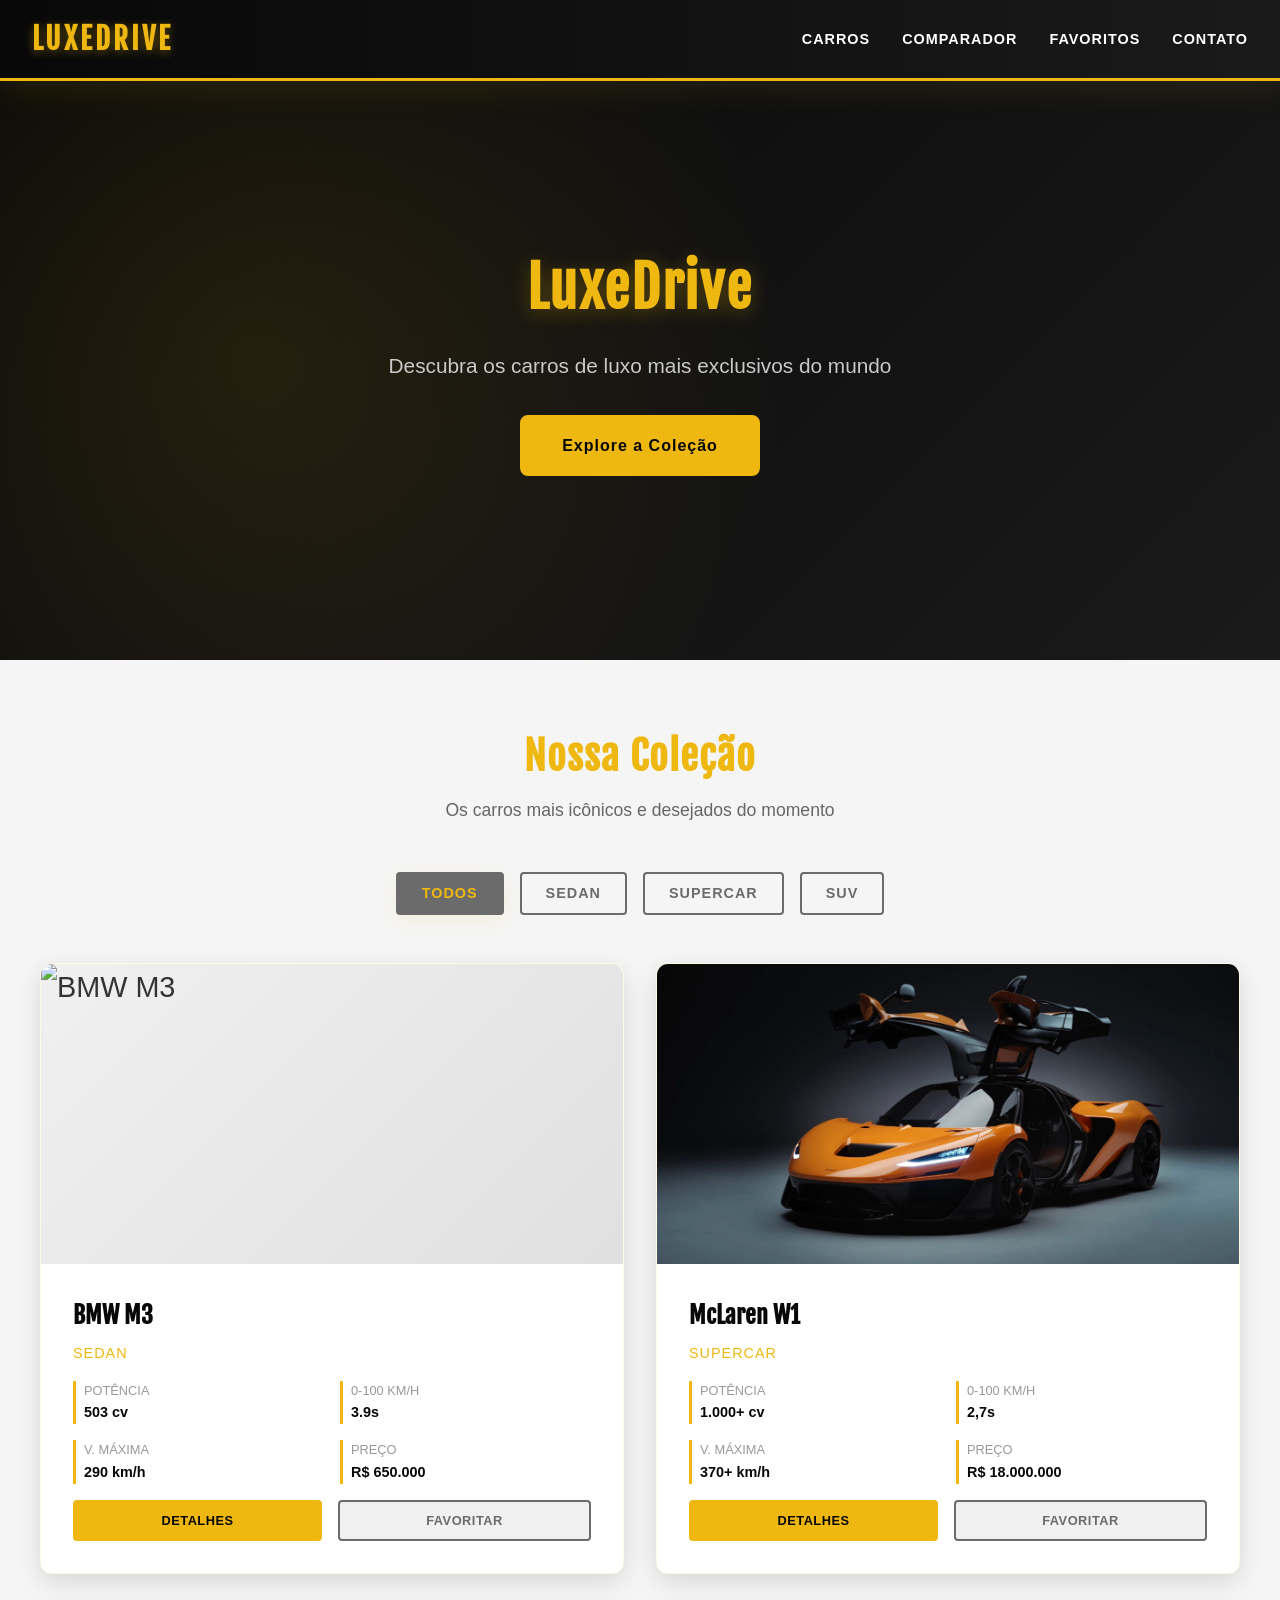
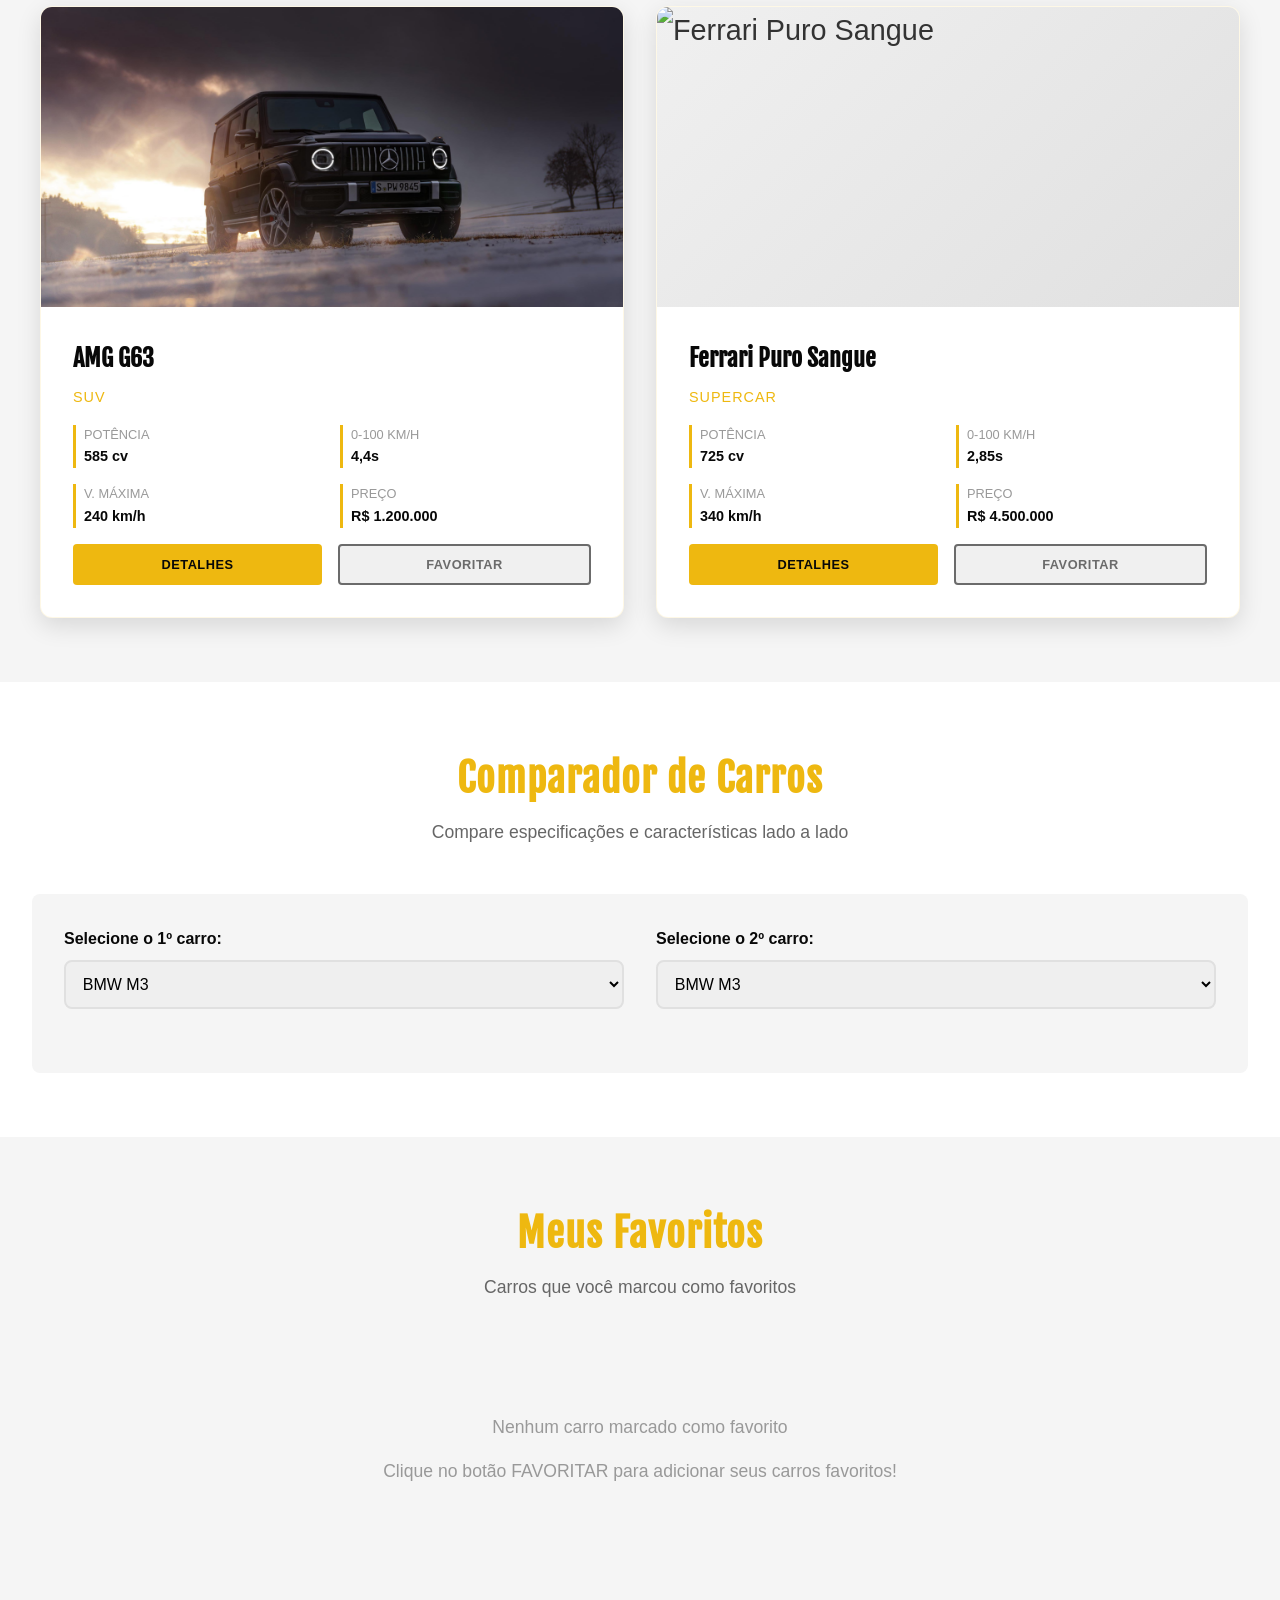
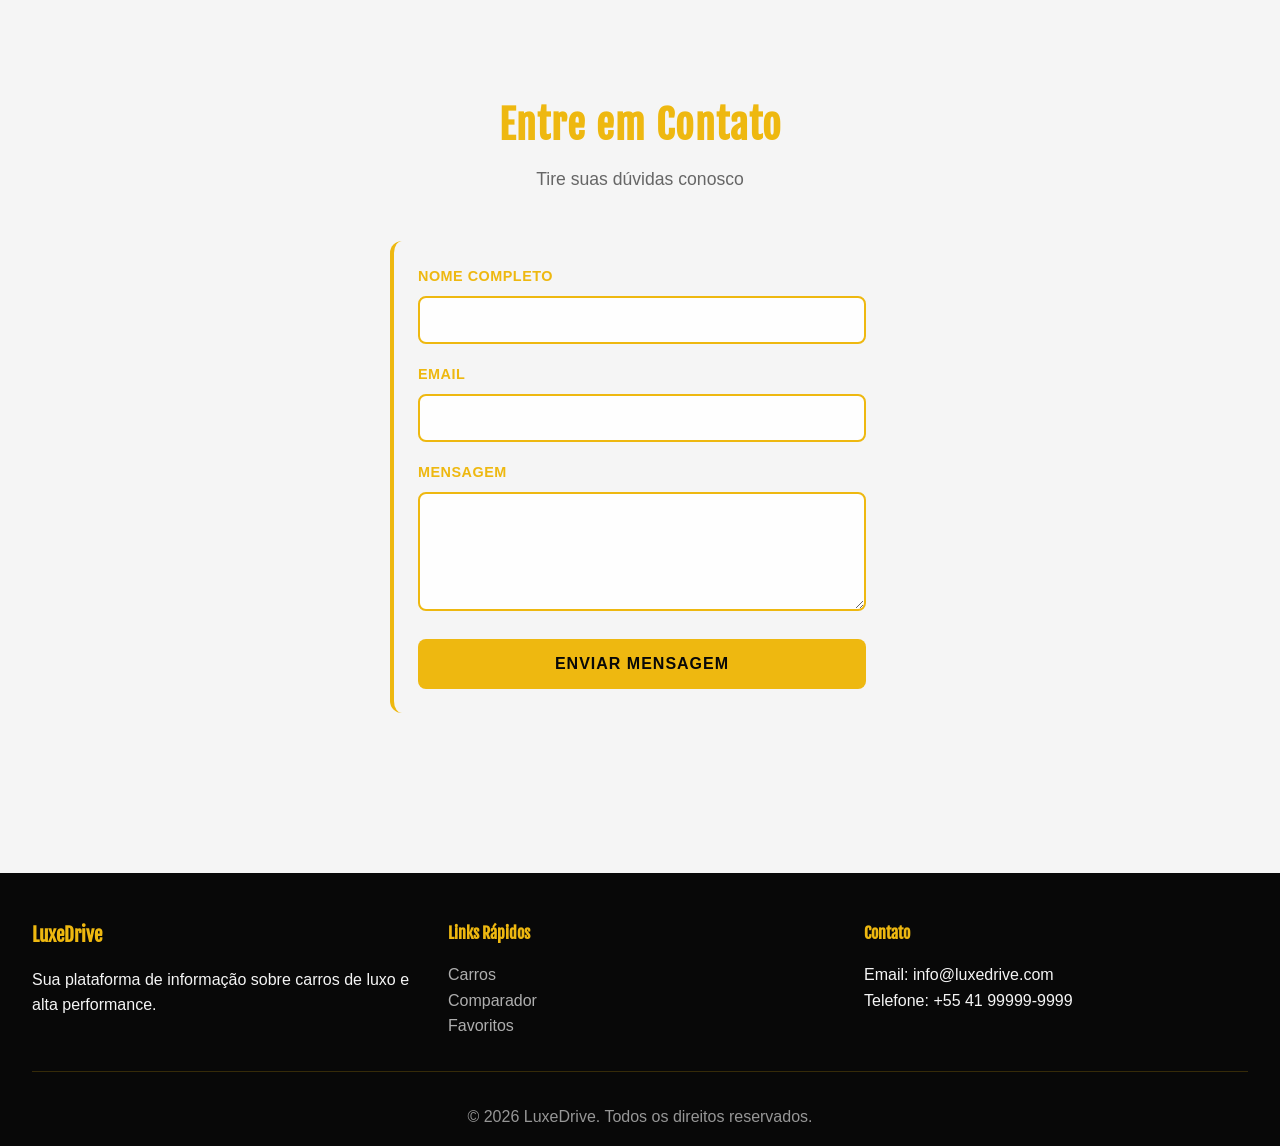
==== index.html @ 47b830dd "Renomear index2.html para index.html e adicionar config do Vercel - Renomeia index2.html para index." ====
<!DOCTYPE html>
<html lang="pt-BR">
<head>
    <meta charset="UTF-8">
    <meta name="viewport" content="width=device-width, initial-scale=1.0">
    <title>LuxeDrive - Grid 2 Colunas</title>
    <link rel="stylesheet" href="styles.css?v=3.0">
    <style>
        /* FORÇA ABSOLUTA DO GRID */
        .cars-grid {
            display: grid !important;
            grid-template-columns: repeat(2, 1fr) !important;
            gap: 2rem !important;
            max-width: 1200px !important;
            margin: 0 auto !important;
        }

        @media (max-width: 768px) {
            .cars-grid {
                display: grid !important;
                grid-template-columns: repeat(2, 1fr) !important;
                gap: 1.5rem !important;
            }
        }

        @media (max-width: 480px) {
            .cars-grid {
                display: grid !important;
                grid-template-columns: 1fr !important;
                gap: 1.5rem !important;
            }
        }
    </style>
</head>
<body>
    <!-- Navegação -->
    <nav class="navbar" role="navigation" aria-label="Navegação principal">
        <div class="navbar-container">
            <div class="logo">
                <span class="logo-text">LuxeDrive</span>
            </div>
            
            <button class="menu-toggle" id="menuToggle" aria-label="Menu de navegação" aria-expanded="false">
                <span></span>
                <span></span>
                <span></span>
            </button>

            <ul class="nav-links" id="navLinks">
                <li><a href="#carros">Carros</a></li>
                <li><a href="#comparador">Comparador</a></li>
                <li><a href="#favoritos">Favoritos</a></li>
                <li><a href="#contato">Contato</a></li>
            </ul>
        </div>
    </nav>

    <!-- Hero Section -->
    <section id="home" class="hero">
        <div class="hero-content">
            <h1 class="hero-title">LuxeDrive</h1>
            <p class="hero-subtitle">Descubra os carros de luxo mais exclusivos do mundo</p>
            <a href="#carros" class="cta-button">Explore a Coleção</a>
        </div>
    </section>

    <!-- Seção de Carros -->
    <section id="carros" class="cars-section">
        <div class="section-header">
            <h2>Nossa Coleção</h2>
            <p>Os carros mais icônicos e desejados do momento</p>
        </div>

        <div class="filters">
            <button class="filter-btn active" data-filter="all">Todos</button>
            <button class="filter-btn" data-filter="sedan">Sedan</button>
            <button class="filter-btn" data-filter="supercar">Supercar</button>
            <button class="filter-btn" data-filter="suv">SUV</button>
        </div>

        <!-- Grid de Carros - GRID 2 COLUNAS -->
        <div class="cars-grid" id="carsGrid">
            <!-- Carros serão inseridos por JavaScript -->
        </div>
    </section>

    <!-- Seção Comparador -->
    <section id="comparador" class="comparador-section">
        <div class="section-header">
            <h2>Comparador de Carros</h2>
            <p>Compare especificações e características lado a lado</p>
        </div>

        <div class="comparador-container">
            <div class="comparador-selectors">
                <div class="selector">
                    <label for="carro1">Selecione o 1º carro:</label>
                    <select id="carro1" aria-label="Primeiro carro para comparação">
                    </select>
                </div>
                <div class="selector">
                    <label for="carro2">Selecione o 2º carro:</label>
                    <select id="carro2" aria-label="Segundo carro para comparação">
                    </select>
                </div>
            </div>
            <div class="comparador-tabela" id="comparadorTabela"></div>
        </div>
    </section>

    <!-- Seção Favoritos -->
    <section id="favoritos" class="favoritos-section">
        <div class="section-header">
            <h2>Meus Favoritos</h2>
            <p>Carros que você marcou como favoritos</p>
        </div>

        <div class="cars-grid" id="favoritosContainer"></div>
        <div style="text-align: center;">
            <button class="limpar-favoritos" id="limparFavoritos" style="display: none;">Limpar Favoritos</button>
        </div>
    </section>

    <!-- Seção de Contato -->
    <section id="contato" class="contato-section">
        <div class="section-header">
            <h2>Entre em Contato</h2>
            <p>Tire suas dúvidas conosco</p>
        </div>

        <form class="contact-form" id="contactForm" novalidate>
            <div class="form-group">
                <label for="nome">Nome Completo</label>
                <input type="text" id="nome" name="nome" required aria-label="Seu nome">
                <span class="error-msg" id="erroNome"></span>
            </div>

            <div class="form-group">
                <label for="email">Email</label>
                <input type="email" id="email" name="email" required aria-label="Seu email">
                <span class="error-msg" id="erroEmail"></span>
            </div>

            <div class="form-group">
                <label for="mensagem">Mensagem</label>
                <textarea id="mensagem" name="mensagem" rows="5" required aria-label="Sua mensagem"></textarea>
                <span class="error-msg" id="erroMensagem"></span>
            </div>

            <button type="submit" class="submit-btn">Enviar Mensagem</button>
            <div class="success-msg" id="msgSucesso" style="display: none;">
                ✓ Mensagem enviada com sucesso! Em breve retornaremos seu contato.
            </div>
        </form>
    </section>

    <!-- Modal de Detalhes do Carro -->
    <div id="detalhesModal" class="modal">
        <div class="modal-content">
            <div class="modal-header">
                <h2 id="modalCarroNome">Carro</h2>
                <button class="modal-close" onclick="fecharModal()">&times;</button>
            </div>
            <div class="modal-body">
                <p id="modalCarroDescricao"></p>
                <div class="modal-specs">
                    <h3>Especificações Técnicas</h3>
                    <div class="specs-grid" id="modalEspecificacoes"></div>
                </div>
            </div>
            <div class="modal-actions">
                <button class="modal-btn modal-btn-primary" onclick="adicionarAoFavoritoModal()">
                    Adicionar aos Favoritos
                </button>
                <button class="modal-btn modal-btn-secondary" onclick="fecharModal()">
                    Fechar
                </button>
            </div>
        </div>
    </div>

    <!-- Footer -->
    <footer class="footer">
        <div class="footer-content">
            <div class="footer-section">
                <h3>LuxeDrive</h3>
                <p>Sua plataforma de informação sobre carros de luxo e alta performance.</p>
            </div>
            <div class="footer-section">
                <h4>Links Rápidos</h4>
                <ul>
                    <li><a href="#carros">Carros</a></li>
                    <li><a href="#comparador">Comparador</a></li>
                    <li><a href="#favoritos">Favoritos</a></li>
                </ul>
            </div>
            <div class="footer-section">
                <h4>Contato</h4>
                <p>Email: info@luxedrive.com</p>
                <p>Telefone: +55 41 99999-9999</p>
            </div>
        </div>
        <div class="footer-bottom">
            <p>&copy; 2026 LuxeDrive. Todos os direitos reservados.</p>
        </div>
    </footer>

    <script src="https://cdn.jsdelivr.net/npm/@emailjs/browser@4/dist/email.min.js"></script>
    <script src="script.js"></script>
</body>
</html>
---- styles.css ----
/* ==================== IMPORTAR FONTE E VARIÁVEIS ==================== */
@import url('https://fonts.googleapis.com/css2?family=Fjalla+One&display=swap');

:root {
    --primary: #080808;
    --secondary: #eeb810;
    --accent: #eeb810;
    --light: #f5f5f5;
    --dark: #0d0d0d;
    --text: #333;
    --border: #e0e0e0;
    
    --font-display: 'Fjalla One', sans-serif;
    --font-body: 'Segoe UI', Tahoma, Geneva, Verdana, sans-serif;
    
    --transition: all 1s cubic-bezier(0.25, 0.46, 0.45, 0.94);
    --transition-smooth: all 1.2s cubic-bezier(0.25, 0.46, 0.45, 0.94);
    --transition-slow: all 1.5s cubic-bezier(0.25, 0.46, 0.45, 0.94);
    --shadow: 0 10px 40px rgba(0, 0, 0, 0.1);
    --shadow-hover: 0 20px 60px rgba(0, 0, 0, 0.15);
}

* {
    margin: 0;
    padding: 0;
    box-sizing: border-box;
}

html {
    scroll-behavior: smooth;
}

body {
    font-family: var(--font-body);
    color: var(--text);
    background: var(--light);
    line-height: 1.6;
    overflow-x: hidden;
}

/* ==================== NAVEGAÇÃO COM CONTRASTE ==================== */
.navbar {
    position: fixed;
    top: 0;
    width: 100%;
    background: linear-gradient(90deg, #080808 0%, #1a1a1a 100%);
    backdrop-filter: blur(15px);
    padding: 1rem 0;
    z-index: 1000;
    box-shadow: 0 8px 32px rgba(238, 184, 16, 0.1);
    border-bottom: 3px solid #eeb810;
    transition: all 0.8s cubic-bezier(0.25, 0.46, 0.45, 0.94);
}

.navbar-container {
    display: flex;
    justify-content: space-between;
    align-items: center;
    max-width: 1400px;
    margin: 0 auto;
    padding: 0 2rem;
}

.logo {
    display: flex;
    align-items: center;
    gap: 0.5rem;
    font-size: 1.8rem;
    font-weight: bold;
    color: #eeb810;
    font-family: var(--font-display);
    text-transform: uppercase;
    letter-spacing: 3px;
    text-shadow: 0 2px 10px rgba(238, 184, 16, 0.4);
    transition: var(--transition);
}

.logo:hover {
    text-shadow: 0 4px 20px rgba(238, 184, 16, 0.25);
    transform: scale(1.05);
}

.logo-text {
    letter-spacing: 3px;
}

.nav-links {
    display: flex;
    list-style: none;
    gap: 2rem;
}

.nav-links a {
    color: #ffffff;
    text-decoration: none;
    font-weight: 600;
    transition: all 1s cubic-bezier(0.25, 0.46, 0.45, 0.94);
    position: relative;
    text-transform: uppercase;
    font-size: 0.9rem;
    letter-spacing: 1px;
}

.nav-links a::after {
    content: '';
    position: absolute;
    bottom: -5px;
    left: 0;
    width: 0;
    height: 3px;
    background: #eeb810;
    transition: width 1.2s cubic-bezier(0.25, 0.46, 0.45, 0.94);
    box-shadow: 0 0 10px rgba(238, 184, 16, 0.15);
}

.nav-links a:hover {
    color: #eeb810;
}

.nav-links a:hover::after {
    width: 100%;
}

.menu-toggle {
    display: none;
    flex-direction: column;
    background: none;
    border: none;
    cursor: pointer;
}

.menu-toggle span {
    width: 25px;
    height: 3px;
    background: var(--secondary);
    margin: 5px 0;
    transition: var(--transition);
    border-radius: 2px;
}

/* ==================== HERO SECTION COM ANIMAÇÕES FLUIDAS ==================== */
.hero {
    margin-top: 60px;
    min-height: 600px;
    display: flex;
    align-items: center;
    justify-content: center;
    background: linear-gradient(135deg, #080808 0%, #1a1a1a 100%);
    color: var(--light);
    position: relative;
    overflow: hidden;
    padding: 2rem;
}

.hero::before {
    content: '';
    position: absolute;
    top: 0;
    left: 0;
    right: 0;
    bottom: 0;
    background: radial-gradient(circle at 20% 50%, rgba(238, 184, 16, 0.1) 0%, transparent 50%);
    pointer-events: none;
    animation: pulse 4s ease-in-out infinite;
}

.hero-backdrop {
    position: absolute;
    top: 0;
    left: 0;
    right: 0;
    bottom: 0;
    background-image: 
        url("data:image/svg+xml,%3Csvg width='60' height='60' viewBox='0 0 60 60' xmlns='http://www.w3.org/2000/svg'%3E%3Cg fill='none' fill-rule='evenodd'%3E%3Cg fill='%23eeb810' fill-opacity='0.05'%3E%3Cpath d='M36 34v-4h-2v4h-4v2h4v4h2v-4h4v-2h-4zm0-30V0h-2v4h-4v2h4v4h2V6h4V4h-4zM6 34v-4H4v4H0v2h4v4h2v-4h4v-2H6zM6 4V0H4v4H0v2h4v4h2V6h4V4H6z'/%3E%3C/g%3E%3C/g%3E%3C/svg%3E");
    opacity: 0.3;
    pointer-events: none;
}

.hero-content {
    position: relative;
    z-index: 2;
    text-align: center;
    animation: fadeInUp 1.5s cubic-bezier(0.25, 0.46, 0.45, 0.94);
}

.hero-title {
    font-size: 3.5rem;
    font-family: var(--font-display);
    margin-bottom: 1rem;
    font-weight: 700;
    letter-spacing: 2px;
    color: var(--secondary);
    text-shadow: 0 4px 20px rgba(238, 184, 16, 0.3);
    animation: fadeInUp 1.2s cubic-bezier(0.25, 0.46, 0.45, 0.94) 0.2s both;
}

.hero-subtitle {
    font-size: 1.3rem;
    color: rgba(245, 245, 245, 0.8);
    margin-bottom: 2rem;
    max-width: 600px;
    animation: fadeInUp 1.2s cubic-bezier(0.25, 0.46, 0.45, 0.94) 0.4s both;
}

.cta-button {
    display: inline-block;
    padding: 1rem 2.5rem;
    background: var(--secondary);
    color: var(--primary);
    text-decoration: none;
    border-radius: 8px;
    font-weight: bold;
    font-size: 1rem;
    letter-spacing: 1px;
    transition: all 1.2s cubic-bezier(0.25, 0.46, 0.45, 0.94);
    border: 2px solid var(--secondary);
    cursor: pointer;
    animation: fadeInUp 1.3s cubic-bezier(0.25, 0.46, 0.45, 0.94);
}

.cta-button:hover {
    background: transparent;
    color: var(--secondary);
    transform: translateY(-4px);
    box-shadow: 0 10px 25px rgba(238, 184, 16, 0.12);
}

/* ==================== SEÇÃO DE CARROS ==================== */
.cars-section {
    padding: 4rem 2rem;
    max-width: 1400px;
    margin: 0 auto;
}

.section-header {
    text-align: center;
    margin-bottom: 3rem;
    animation: fadeInDown 0.7s cubic-bezier(0.34, 1.56, 0.64, 1);
}

.section-header h2 {
    font-size: 2.5rem;
    font-family: var(--font-display);
    color: #eeb810;
    margin-bottom: 0.5rem;
    letter-spacing: 1px;
    transition: all 1.2s cubic-bezier(0.25, 0.46, 0.45, 0.94);
}

.section-header h2:hover {
    color: #f5d547;
    text-shadow: 0 2px 10px rgba(238, 184, 16, 0.2);
    transform: translateY(-3px);
}

.section-header p {
    font-size: 1.1rem;
    color: #666;
}

/* Filtros */
.filters {
    display: flex;
    justify-content: center;
    gap: 1rem;
    margin-bottom: 3rem;
    flex-wrap: wrap;
}

.filter-btn {
    padding: 0.7rem 1.5rem;
    border: 2px solid #6b6b6b;
    background: transparent;
    color: #6b6b6b;
    cursor: pointer;
    font-weight: 600;
    transition: all 1s cubic-bezier(0.25, 0.46, 0.45, 0.94);
    border-radius: 4px;
    text-transform: uppercase;
    font-size: 0.9rem;
    letter-spacing: 1px;
}

.filter-btn:hover,
.filter-btn.active {
    background: #6b6b6b;
    color: var(--secondary);
    border-color: #6b6b6b;
    box-shadow: 0 6px 20px rgba(238, 184, 16, 0.1);
}

/* Grid de Carros */
.cars-grid {
    display: grid;
    grid-template-columns: repeat(2, 1fr) !important;
    gap: 2rem !important;
    max-width: 1200px !important;
    margin: 0 auto !important;
}

.car-card {
    background: white;
    border-radius: 12px;
    overflow: hidden;
    box-shadow: 0 8px 24px rgba(0, 0, 0, 0.12);
    transition: all 1.2s cubic-bezier(0.25, 0.46, 0.45, 0.94);
    cursor: pointer;
    animation: slideIn 1s cubic-bezier(0.25, 0.46, 0.45, 0.94);
    border: 1px solid rgba(238, 184, 16, 0.1);
}

.car-card:hover {
    transform: translateY(-18px) scale(1.02);
    box-shadow: 0 30px 70px rgba(238, 184, 16, 0.08);
}

.car-card.hidden {
    display: none;
}

.car-image {
    width: 100%;
    height: 300px;
    background: linear-gradient(135deg, #f0f0f0 0%, #e0e0e0 100%);
    display: flex;
    align-items: center;
    justify-content: center;
    font-size: 1.8rem;
    position: relative;
    overflow: hidden;
}

.car-image img {
    width: 100%;
    height: 100%;
    object-fit: cover;
    object-position: center;
    transition: transform 1.2s cubic-bezier(0.25, 0.46, 0.45, 0.94);
    image-rendering: auto;
}

.car-card:hover .car-image img {
    transform: scale(1.08);
}

.car-image::after {
    content: '';
    position: absolute;
    top: 0;
    left: -100%;
    width: 100%;
    height: 100%;
    background: linear-gradient(90deg, transparent, rgba(255,255,255,0.3), transparent);
    transition: left 1.5s cubic-bezier(0.25, 0.46, 0.45, 0.94);
}

.car-card:hover .car-image::after {
    left: 100%;
}

.car-info {
    padding: 2rem;
}

.car-name {
    font-size: 1.5rem;
    font-weight: bold;
    color: var(--primary);
    margin-bottom: 0.5rem;
    font-family: var(--font-display);
    transition: var(--transition);
}

.car-card:hover .car-name {
    color: var(--secondary);
}

.car-tipo {
    color: var(--secondary);
    font-size: 0.9rem;
    text-transform: uppercase;
    letter-spacing: 1px;
    margin-bottom: 1rem;
}

.car-specs {
    display: grid;
    grid-template-columns: 1fr 1fr;
    gap: 1rem;
    margin-bottom: 1rem;
    font-size: 0.9rem;
}

.spec {
    border-left: 3px solid var(--secondary);
    padding-left: 0.5rem;
    transition: all 0.5s cubic-bezier(0.34, 1.56, 0.64, 1);
}

.car-card:hover .spec {
    border-left-width: 4px;
}

.spec-label {
    color: #999;
    font-size: 0.8rem;
    text-transform: uppercase;
    transition: var(--transition);
}

.spec-value {
    color: var(--primary);
    font-weight: bold;
    transition: var(--transition);
}

.car-card:hover .spec-value {
    color: var(--secondary);
}

.car-actions {
    display: flex;
    gap: 1rem;
    margin-top: 1rem;
}

.btn-small {
    flex: 1;
    padding: 0.7rem;
    border: none;
    border-radius: 4px;
    cursor: pointer;
    font-weight: 600;
    transition: all 1s cubic-bezier(0.25, 0.46, 0.45, 0.94);
    text-transform: uppercase;
    font-size: 0.8rem;
    letter-spacing: 0.5px;
}

.btn-info {
    background: var(--secondary);
    color: var(--primary);
}

.btn-info:hover {
    background: #d9a30d;
    transform: translateY(-2px);
    box-shadow: 0 6px 20px rgba(238, 184, 16, 0.12);
}

.btn-favorite {
    background: #f0f0f0;
    color: #6b6b6b;
    border: 2px solid #6b6b6b;
}

.btn-favorite:hover,
.btn-favorite.favorited {
    background: #6b6b6b;
    color: var(--secondary);
    border-color: #6b6b6b;
    box-shadow: 0 6px 20px rgba(238, 184, 16, 0.1);
}

.btn-favorite.favorited::before {
    content: 'FAVORITO ';
    font-size: 0.7rem;
}

/* ==================== COMPARADOR ==================== */
.comparador-section {
    padding: 4rem 2rem;
    background: white;
    max-width: 1400px;
    margin: 0 auto;
}

.comparador-container {
    background: var(--light);
    padding: 2rem;
    border-radius: 8px;
    animation: fadeIn 1.5s cubic-bezier(0.25, 0.46, 0.45, 0.94);
}

.comparador-selectors {
    display: grid;
    grid-template-columns: 1fr 1fr;
    gap: 2rem;
    margin-bottom: 2rem;
}

.selector {
    display: flex;
    flex-direction: column;
}

.selector label {
    margin-bottom: 0.5rem;
    font-weight: 600;
    color: var(--primary);
}

.selector select {
    padding: 0.8rem;
    border: 2px solid var(--border);
    border-radius: 8px;
    font-size: 1rem;
    transition: all 1s cubic-bezier(0.25, 0.46, 0.45, 0.94);
    cursor: pointer;
}

.selector select:focus {
    outline: none;
    border-color: var(--secondary);
    box-shadow: 0 0 0 4px rgba(238, 184, 16, 0.08);
}

.selector select:hover {
    box-shadow: 0 4px 15px rgba(238, 184, 16, 0.05);
}

.comparador-tabela {
    overflow-x: auto;
    background: white;
    border-radius: 8px;
    animation: fadeIn 1s cubic-bezier(0.34, 1.56, 0.64, 1);
}

.tabela-comparacao {
    width: 100%;
    border-collapse: collapse;
}

.tabela-comparacao th,
.tabela-comparacao td {
    padding: 1rem;
    text-align: left;
    border-bottom: 1px solid var(--border);
    transition: var(--transition);
}

.tabela-comparacao th {
    background: var(--primary);
    color: var(--secondary);
    font-weight: bold;
    text-transform: uppercase;
    font-size: 0.9rem;
}

.tabela-comparacao tr:hover {
    background: rgba(238, 184, 16, 0.08);
}

.tabela-comparacao tr:hover td {
    color: var(--primary);
}

.tabela-comparacao td:first-child {
    font-weight: 600;
    color: var(--primary);
    background: var(--light);
}

/* ==================== FAVORITOS ==================== */
.favoritos-section {
    padding: 4rem 2rem;
    max-width: 1400px;
    margin: 0 auto;
}

.favoritos-container {
    display: grid;
    grid-template-columns: repeat(auto-fit, minmax(280px, 1fr));
    gap: 2rem;
    min-height: 300px;
}

.favoritos-empty {
    grid-column: 1 / -1;
    text-align: center;
    padding: 4rem 2rem;
    color: #999;
    animation: fadeIn 1.5s cubic-bezier(0.25, 0.46, 0.45, 0.94);
}

.favoritos-empty p {
    font-size: 1.1rem;
    margin-bottom: 1rem;
}

.limpar-favoritos {
    padding: 0.8rem 2rem;
    background: #e74c3c;
    color: white;
    border: none;
    border-radius: 8px;
    cursor: pointer;
    font-weight: 600;
    transition: all 1s cubic-bezier(0.25, 0.46, 0.45, 0.94);
    margin-top: 2rem;
}

.limpar-favoritos:hover {
    background: #c0392b;
    transform: translateY(-2px);
    box-shadow: 0 8px 20px rgba(231, 76, 60, 0.15);
}

/* ==================== FORMULÁRIO DE CONTATO ==================== */
.contato-section {
    padding: 4rem 2rem;
    background: transparent;
    max-width: 1400px;
    margin: 0 auto;
}

.contato-section .section-header h2 {
    color: #eeb810;
}

.contact-form {
    max-width: 500px;
    margin: 2rem auto;
    background: transparent;
    padding: 1.5rem;
    border-radius: 12px;
    animation: fadeIn 1.5s cubic-bezier(0.25, 0.46, 0.45, 0.94);
    border-left: 4px solid #eeb810;
}

.form-group {
    margin-bottom: 1.2rem;
    display: flex;
    flex-direction: column;
}

.form-group label {
    margin-bottom: 0.5rem;
    font-weight: 600;
    color: #eeb810;
    text-transform: uppercase;
    font-size: 0.9rem;
    letter-spacing: 0.5px;
}

.form-group input,
.form-group textarea,
.form-group select {
    padding: 0.8rem;
    border: 2px solid #eeb810;
    border-radius: 8px;
    font-family: var(--font-body);
    font-size: 1rem;
    transition: all 1s cubic-bezier(0.25, 0.46, 0.45, 0.94);
    background: rgba(255, 255, 255, 0.92);
    color: #333;
}

.form-group input:focus,
.form-group textarea:focus,
.form-group select:focus {
    outline: none;
    border-color: #f5d547;
    box-shadow: 0 0 0 4px rgba(238, 184, 16, 0.15);
    transform: scale(1.01);
    background: rgba(255, 255, 245, 0.98);
}

.form-group input:hover,
.form-group textarea:hover,
.form-group select:hover {
    border-color: #eeb810;
    box-shadow: 0 4px 12px rgba(238, 184, 16, 0.12);
}

.form-group textarea {
    resize: vertical;
    font-family: var(--font-body);
}

.error-msg {
    color: #e74c3c;
    font-size: 0.85rem;
    margin-top: 0.3rem;
    display: none;
    animation: slideInDown 0.4s cubic-bezier(0.34, 1.56, 0.64, 1);
}

.form-group.error input,
.form-group.error textarea,
.form-group.error select {
    border-color: #e74c3c;
    background: rgba(231, 76, 60, 0.05);
}

.form-group.error .error-msg {
    display: block;
}

.submit-btn {
    width: 100%;
    padding: 1rem;
    background: #eeb810;
    color: #080808;
    border: none;
    border-radius: 8px;
    font-weight: bold;
    font-size: 1rem;
    cursor: pointer;
    transition: all 1.2s cubic-bezier(0.25, 0.46, 0.45, 0.94);
    text-transform: uppercase;
    letter-spacing: 1px;
    margin-top: 0.5rem;
}

.submit-btn:hover {
    color: #eeb810;
    transform: translateY(-3px);
    box-shadow: 0 10px 30px rgba(238, 184, 16, 0.25);
}

.submit-btn:disabled {
    background: #ccc;
    cursor: not-allowed;
    transform: none;
}

.success-msg {
    background: #27ae60;
    color: white;
    padding: 1rem;
    border-radius: 8px;
    text-align: center;
    margin-top: 1rem;
    animation: slideInDown 1s cubic-bezier(0.25, 0.46, 0.45, 0.94);
}

/* ==================== FOOTER ==================== */
.footer {
    background: var(--primary);
    color: var(--light);
    padding: 3rem 2rem 1rem;
    margin-top: 4rem;
}

.footer-content {
    display: grid;
    grid-template-columns: repeat(auto-fit, minmax(250px, 1fr));
    gap: 2rem;
    max-width: 1400px;
    margin: 0 auto 2rem;
}

.footer-section h3,
.footer-section h4 {
    color: var(--secondary);
    margin-bottom: 1rem;
    font-family: var(--font-display);
    transition: var(--transition);
}

.footer-section h3:hover,
.footer-section h4:hover {
    text-shadow: 0 0 10px rgba(238, 184, 16, 0.5);
}

.footer-section ul {
    list-style: none;
}

.footer-section a {
    color: rgba(245, 245, 245, 0.7);
    text-decoration: none;
    transition: all 0.5s cubic-bezier(0.34, 1.56, 0.64, 1);
}

.footer-section a:hover {
    color: var(--secondary);
    transform: translateX(5px);
}

.footer-bottom {
    text-align: center;
    padding-top: 2rem;
    border-top: 1px solid rgba(238, 184, 16, 0.2);
    color: rgba(245, 245, 245, 0.6);
}

/* ==================== ANIMAÇÕES FLUIDAS ==================== */
@keyframes fadeInUp {
    from {
        opacity: 0;
        transform: translateY(30px);
    }
    to {
        opacity: 1;
        transform: translateY(0);
    }
}

@keyframes fadeInDown {
    from {
        opacity: 0;
        transform: translateY(-30px);
    }
    to {
        opacity: 1;
        transform: translateY(0);
    }
}

@keyframes fadeIn {
    from {
        opacity: 0;
    }
    to {
        opacity: 1;
    }
}

@keyframes slideIn {
    from {
        opacity: 0;
        transform: translateX(-30px);
    }
    to {
        opacity: 1;
        transform: translateX(0);
    }
}

@keyframes slideInDown {
    from {
        opacity: 0;
        transform: translateY(-20px);
    }
    to {
        opacity: 1;
        transform: translateY(0);
    }
}

@keyframes pulse {
    0%, 100% {
        opacity: 1;
    }
    50% {
        opacity: 0.8;
    }
}

/* ==================== RESPONSIVIDADE ==================== */
@media (max-width: 768px) {
    .nav-links {
        display: none;
        position: absolute;
        top: 60px;
        left: 0;
        right: 0;
        flex-direction: column;
        background: rgba(8, 8, 8, 0.99);
        padding: 1rem;
        gap: 0;
    }

    .nav-links.active {
        display: flex;
        animation: slideInDown 0.4s cubic-bezier(0.34, 1.56, 0.64, 1);
    }

    .nav-links a {
        padding: 1rem;
        display: block;
        border-bottom: 1px solid rgba(238, 184, 16, 0.2);
    }

    .menu-toggle {
        display: flex;
    }

    .hero {
        margin-top: 50px;
        min-height: 400px;
    }

    .hero-title {
        font-size: 2rem;
    }

    .hero-subtitle {
        font-size: 1rem;
    }

    .section-header h2 {
        font-size: 1.8rem;
    }

    .cars-grid {
        grid-template-columns: repeat(2, 1fr) !important;
        gap: 1.5rem !important;
    }

    .comparador-selectors {
        grid-template-columns: 1fr;
    }

    .tabela-comparacao {
        font-size: 0.9rem;
    }

    .tabela-comparacao th,
    .tabela-comparacao td {
        padding: 0.7rem;
    }

    .contact-form {
        padding: 1.2rem;
        max-width: 90%;
    }

    .footer-content {
        grid-template-columns: 1fr;
        text-align: center;
    }
}

@media (max-width: 480px) {
    .logo {
        font-size: 1.3rem;
        letter-spacing: 1px;
    }

    .hero-title {
        font-size: 1.5rem;
    }

    .section-header h2 {
        font-size: 1.5rem;
    }

    .cars-grid {
        grid-template-columns: 1fr !important;
        gap: 1.5rem !important;
    }

    .filters {
        gap: 0.5rem;
    }

    .filter-btn {
        padding: 0.5rem 1rem;
        font-size: 0.8rem;
    }

    .car-specs {
        grid-template-columns: 1fr;
    }

    .car-actions {
        flex-direction: column;
    }

    .cars-section,
    .comparador-section,
    .favoritos-section,
    .contato-section {
        padding: 2rem 1rem;
    }
}

/* ==================== ACESSIBILIDADE ==================== */
@media (prefers-reduced-motion: reduce) {
    * {
        animation: none !important;
        transition: none !important;
    }
}

@media (prefers-color-scheme: dark) {
    body {
        background: #1a1a1a;
    }

    .cars-grid,
    .contact-form {
        background: #2d2d2d;
        color: var(--light);
    }
}

/* Focus visível para teclado */
a:focus-visible,
button:focus-visible,
input:focus-visible,
select:focus-visible,
textarea:focus-visible {
    outline: 3px solid var(--secondary);
    outline-offset: 2px;
}

/* ==================== MODAL DE DETALHES ==================== */
.modal {
    display: none;
    position: fixed;
    z-index: 2000;
    left: 0;
    top: 0;
    width: 100%;
    height: 100%;
    background-color: rgba(0, 0, 0, 0.8);
    animation: fadeIn 0.8s cubic-bezier(0.25, 0.46, 0.45, 0.94);
    backdrop-filter: blur(5px);
}

.modal.active {
    display: flex;
    align-items: center;
    justify-content: center;
}

.modal-content {
    background-color: white;
    padding: 2.5rem;
    border-radius: 12px;
    width: 90%;
    max-width: 600px;
    max-height: 80vh;
    overflow-y: auto;
    animation: slideInDown 1s cubic-bezier(0.25, 0.46, 0.45, 0.94);
    box-shadow: 0 20px 60px rgba(238, 184, 16, 0.2);
    border: 2px solid #eeb810;
}

.modal-header {
    display: flex;
    justify-content: space-between;
    align-items: center;
    margin-bottom: 2rem;
    border-bottom: 2px solid #eeb810;
    padding-bottom: 1rem;
}

.modal-header h2 {
    font-family: var(--font-display);
    font-size: 2rem;
    color: #eeb810;
    margin: 0;
    text-transform: uppercase;
    letter-spacing: 1px;
}

.modal-close {
    background: none;
    border: none;
    font-size: 1.8rem;
    color: #6b6b6b;
    cursor: pointer;
    transition: all 0.6s cubic-bezier(0.25, 0.46, 0.45, 0.94);
    padding: 0;
    width: 40px;
    height: 40px;
    display: flex;
    align-items: center;
    justify-content: center;
}

.modal-close:hover {
    color: #eeb810;
    transform: rotate(90deg) scale(1.1);
}

.modal-body {
    color: #333;
    line-height: 1.8;
}

.modal-body p {
    margin-bottom: 1.5rem;
    text-align: justify;
}

.modal-specs {
    background: #f5f5f5;
    padding: 1.5rem;
    border-radius: 8px;
    margin: 2rem 0;
    border-left: 4px solid #eeb810;
}

.modal-specs h3 {
    color: #eeb810;
    font-size: 1.3rem;
    margin-bottom: 1rem;
    text-transform: uppercase;
    letter-spacing: 1px;
    font-family: var(--font-display);
}

.specs-grid {
    display: grid;
    grid-template-columns: 1fr 1fr;
    gap: 1rem;
}

.spec-item {
    padding: 0.8rem;
    background: white;
    border-radius: 6px;
    border-left: 3px solid #eeb810;
}

.spec-item strong {
    color: #eeb810;
    display: block;
    font-size: 0.9rem;
    text-transform: uppercase;
    letter-spacing: 0.5px;
    margin-bottom: 0.3rem;
}

.spec-item span {
    color: #333;
    font-size: 1.1rem;
    font-weight: 600;
}

.modal-actions {
    display: flex;
    gap: 1rem;
    margin-top: 2rem;
    padding-top: 1.5rem;
    border-top: 2px solid #eeb810;
}

.modal-btn {
    flex: 1;
    padding: 0.8rem 1.5rem;
    border: none;
    border-radius: 6px;
    cursor: pointer;
    font-weight: 600;
    text-transform: uppercase;
    letter-spacing: 1px;
    transition: all 0.8s cubic-bezier(0.25, 0.46, 0.45, 0.94);
    font-size: 0.9rem;
}

.modal-btn-primary {
    background: #eeb810;
    color: #080808;
}

.modal-btn-primary:hover {
    background: #f5d547;
    transform: translateY(-2px);
    box-shadow: 0 10px 30px rgba(238, 184, 16, 0.3);
}

.modal-btn-secondary {
    background: #6b6b6b;
    color: white;
}

.modal-btn-secondary:hover {
    background: #5a5a5a;
    transform: translateY(-2px);
}

/* Scroll suave dentro do modal */
.modal-content::-webkit-scrollbar {
    width: 8px;
}

.modal-content::-webkit-scrollbar-track {
    background: #f0f0f0;
    border-radius: 10px;
}

.modal-content::-webkit-scrollbar-thumb {
    background: #eeb810;
    border-radius: 10px;
    transition: background 0.6s cubic-bezier(0.25, 0.46, 0.45, 0.94);
}

.modal-content::-webkit-scrollbar-thumb:hover {
    background: #f5d547;
}

/* Responsividade do modal */
@media (max-width: 768px) {
    .modal-content {
        width: 95%;
        padding: 1.5rem;
        max-height: 85vh;
    }

    .modal-header h2 {
        font-size: 1.5rem;
    }

    .specs-grid {
        grid-template-columns: 1fr;
    }

    .modal-actions {
        flex-direction: column;
    }

    .modal-btn {
        width: 100%;
    }
}

@media (max-width: 480px) {
    .modal-content {
        width: 98%;
        padding: 1.2rem;
        border-radius: 8px;
    }

    .modal-header {
        margin-bottom: 1.5rem;
    }

    .modal-header h2 {
        font-size: 1.3rem;
    }

    .modal-specs {
        padding: 1rem;
        margin: 1.5rem 0;
    }

    .modal-specs h3 {
        font-size: 1.1rem;
    }
}
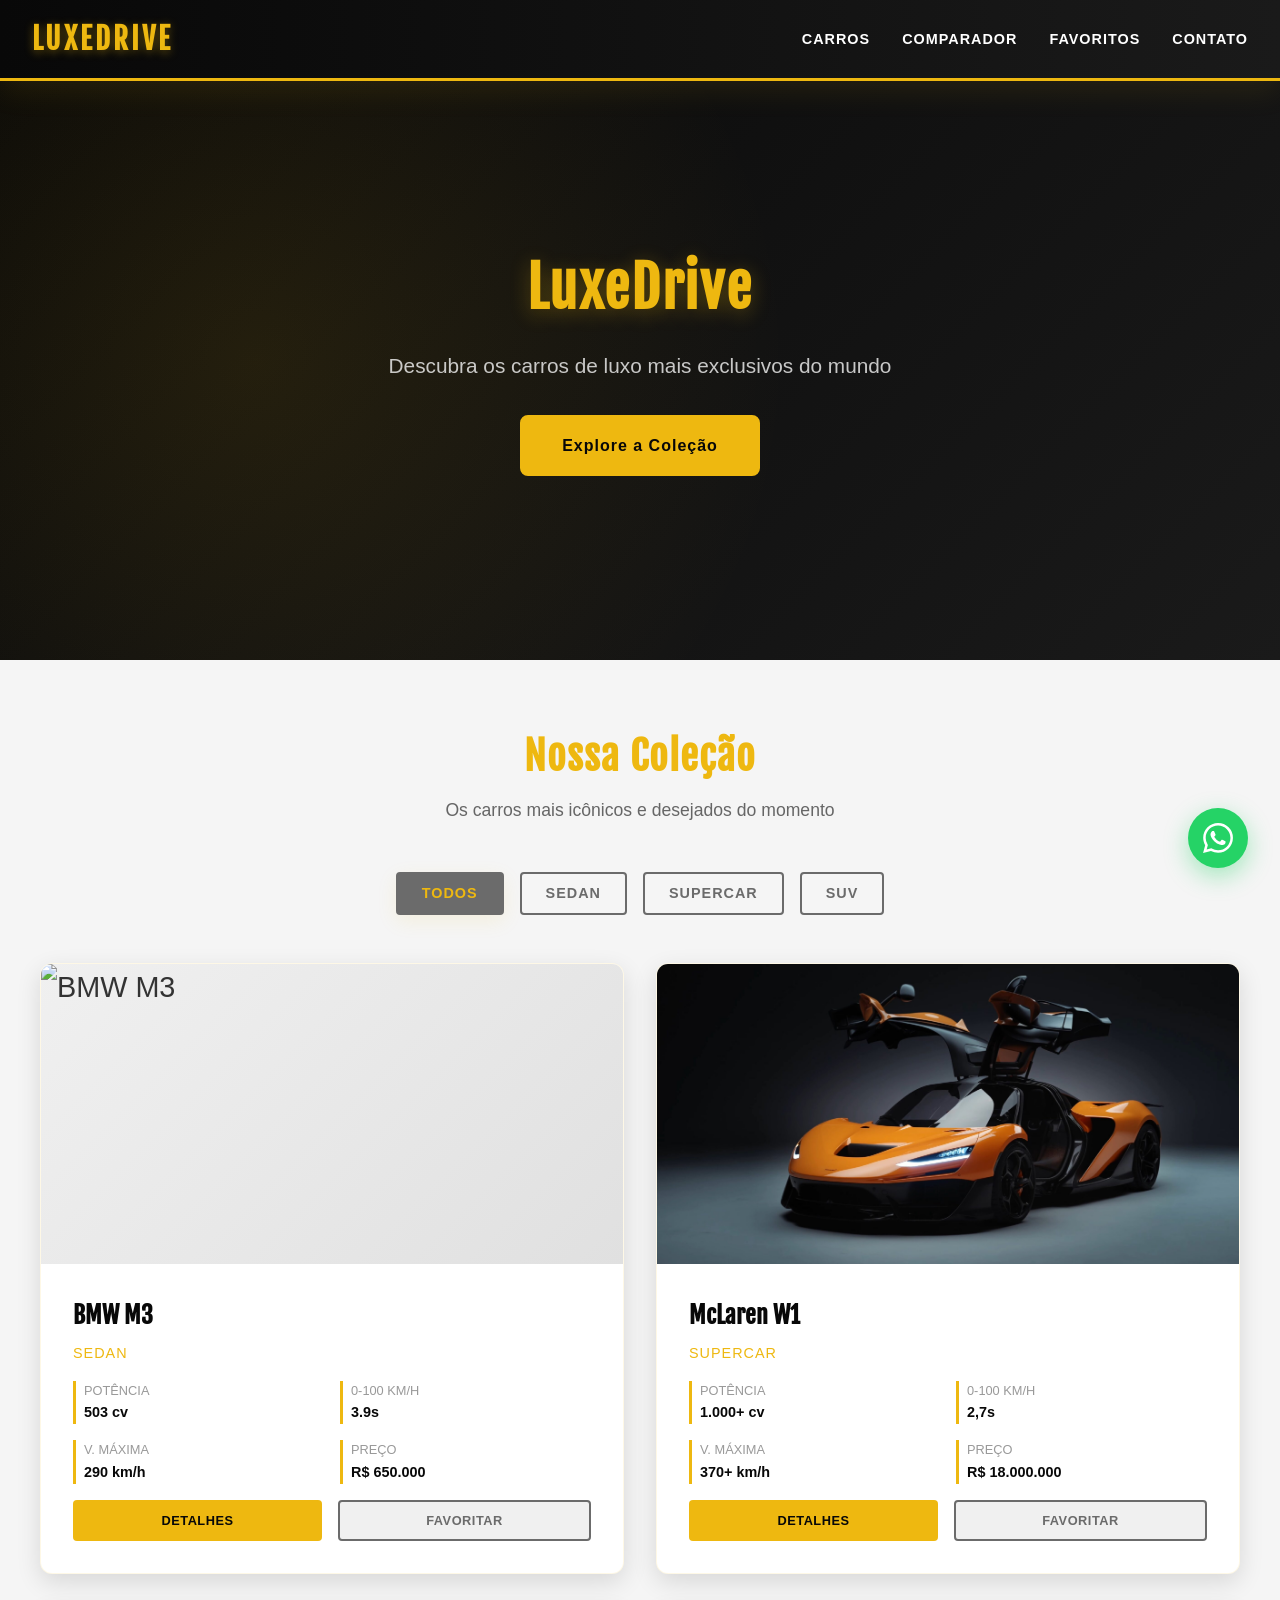
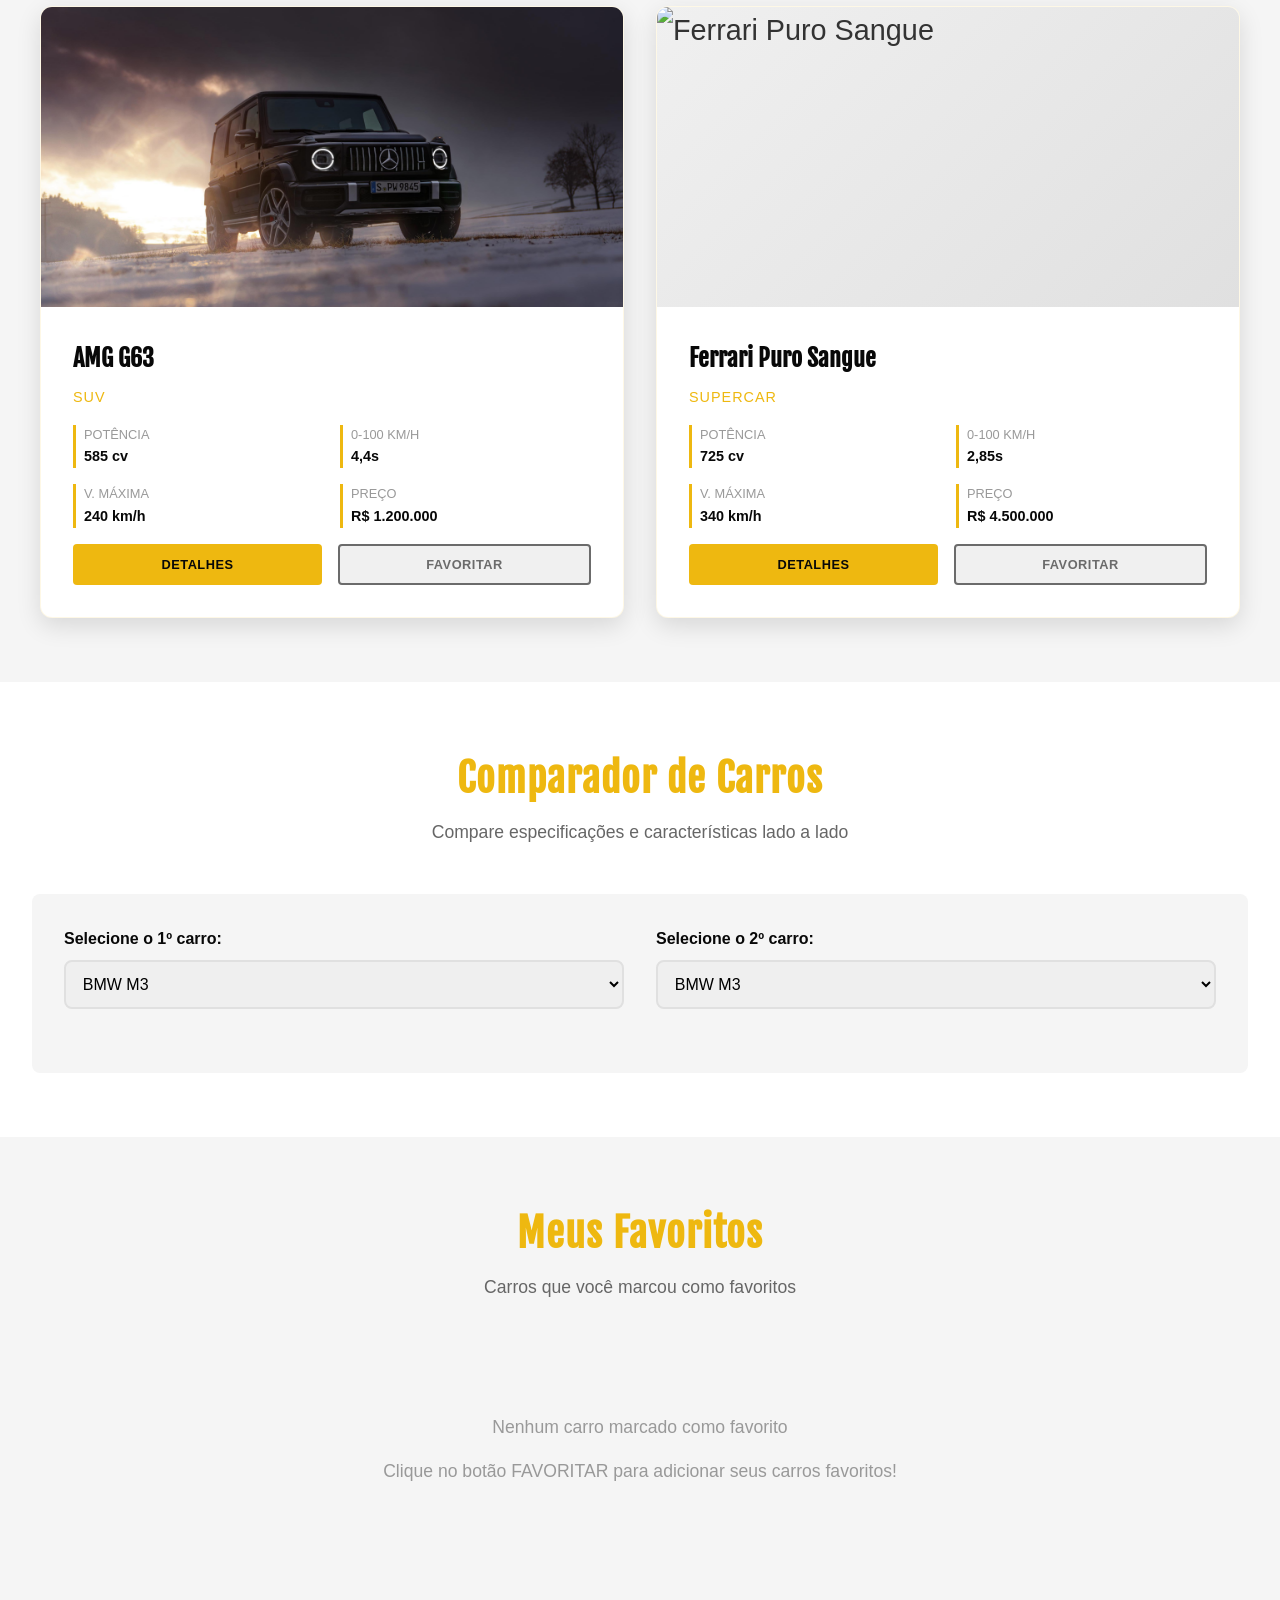
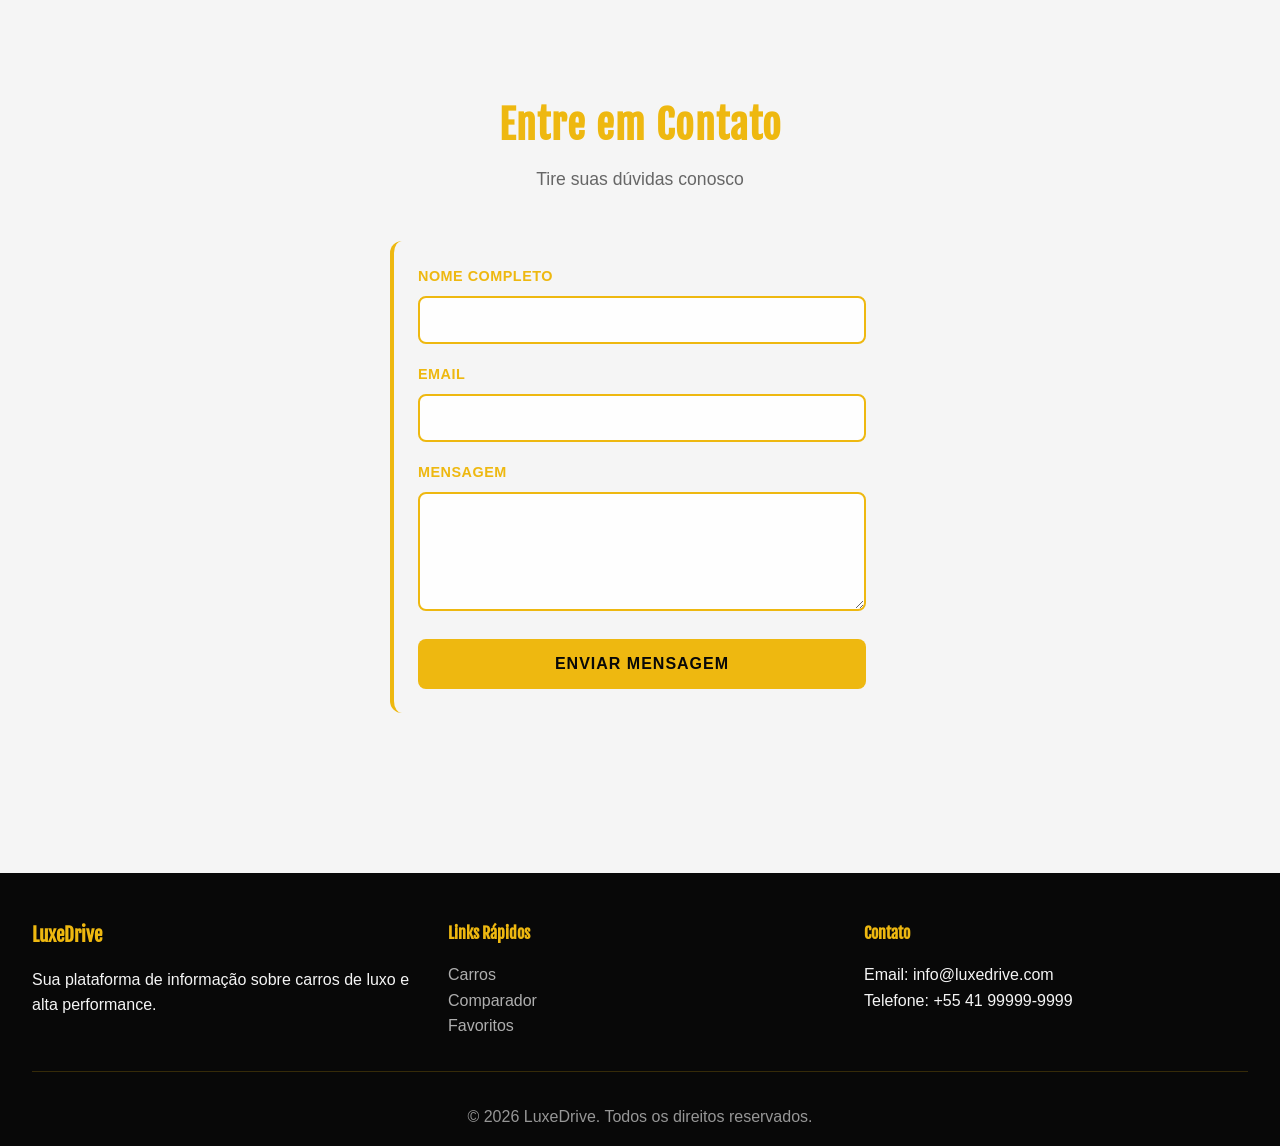
==== commit d230ed05: "Adicionando botão WPP!" ====
--- a/index.html
+++ b/index.html
@@ -205,7 +205,14 @@
         </div>
     </footer>
 
-    <script src="https://cdn.jsdelivr.net/npm/@emailjs/browser@4/dist/email.min.js"></script>
+    <!-- Botão flutuante do WhatsApp -->
+    <a href="https://wa.me/5541995013286?text=Olá! Vim pelo site LuxeDrive e gostaria de mais informações."
+       class="whatsapp-float" target="_blank" aria-label="Fale conosco pelo WhatsApp">
+        <svg xmlns="http://www.w3.org/2000/svg" width="30" height="30" viewBox="0 0 24 24" fill="white">
+            <path d="M17.472 14.382c-.297-.149-1.758-.867-2.03-.967-.273-.099-.471-.148-.67.15-.197.297-.767.966-.94 1.164-.173.199-.347.223-.644.075-.297-.15-1.255-.463-2.39-1.475-.883-.788-1.48-1.761-1.653-2.059-.173-.297-.018-.458.13-.606.134-.133.298-.347.446-.52.149-.174.198-.298.298-.497.099-.198.05-.371-.025-.52-.075-.149-.669-1.612-.916-2.207-.242-.579-.487-.5-.669-.51-.173-.008-.371-.01-.57-.01-.198 0-.52.074-.792.372-.272.297-1.04 1.016-1.04 2.479 0 1.462 1.065 2.875 1.213 3.074.149.198 2.096 3.2 5.077 4.487.709.306 1.262.489 1.694.625.712.227 1.36.195 1.871.118.571-.085 1.758-.719 2.006-1.413.248-.694.248-1.289.173-1.413-.074-.124-.272-.198-.57-.347m-5.421 7.403h-.004a9.87 9.87 0 01-5.031-1.378l-.361-.214-3.741.982.998-3.648-.235-.374a9.86 9.86 0 01-1.51-5.26c.001-5.45 4.436-9.884 9.888-9.884 2.64 0 5.122 1.03 6.988 2.898a9.825 9.825 0 012.893 6.994c-.003 5.45-4.437 9.884-9.885 9.884m8.413-18.297A11.815 11.815 0 0012.05 0C5.495 0 .16 5.335.157 11.892c0 2.096.547 4.142 1.588 5.945L.057 24l6.305-1.654a11.882 11.882 0 005.683 1.448h.005c6.554 0 11.89-5.335 11.893-11.893a11.821 11.821 0 00-3.48-8.413z"/>
+        </svg>
+    </a>
+
     <script src="script.js"></script>
 </body>
 </html>
--- a/styles.css
+++ b/styles.css
@@ -1235,3 +1235,25 @@
         font-size: 1.1rem;
     }
 }
+
+/* ==================== BOTÃO WHATSAPP FLUTUANTE ==================== */
+.whatsapp-float {
+    position: fixed;
+    bottom: 2rem;
+    right: 2rem;
+    width: 60px;
+    height: 60px;
+    background: #25d366;
+    border-radius: 50%;
+    display: flex;
+    align-items: center;
+    justify-content: center;
+    box-shadow: 0 8px 25px rgba(37, 211, 102, 0.4);
+    z-index: 999;
+    transition: all 0.5s cubic-bezier(0.25, 0.46, 0.45, 0.94);
+}
+
+.whatsapp-float:hover {
+    transform: scale(1.1) translateY(-4px);
+    box-shadow: 0 12px 35px rgba(37, 211, 102, 0.5);
+}
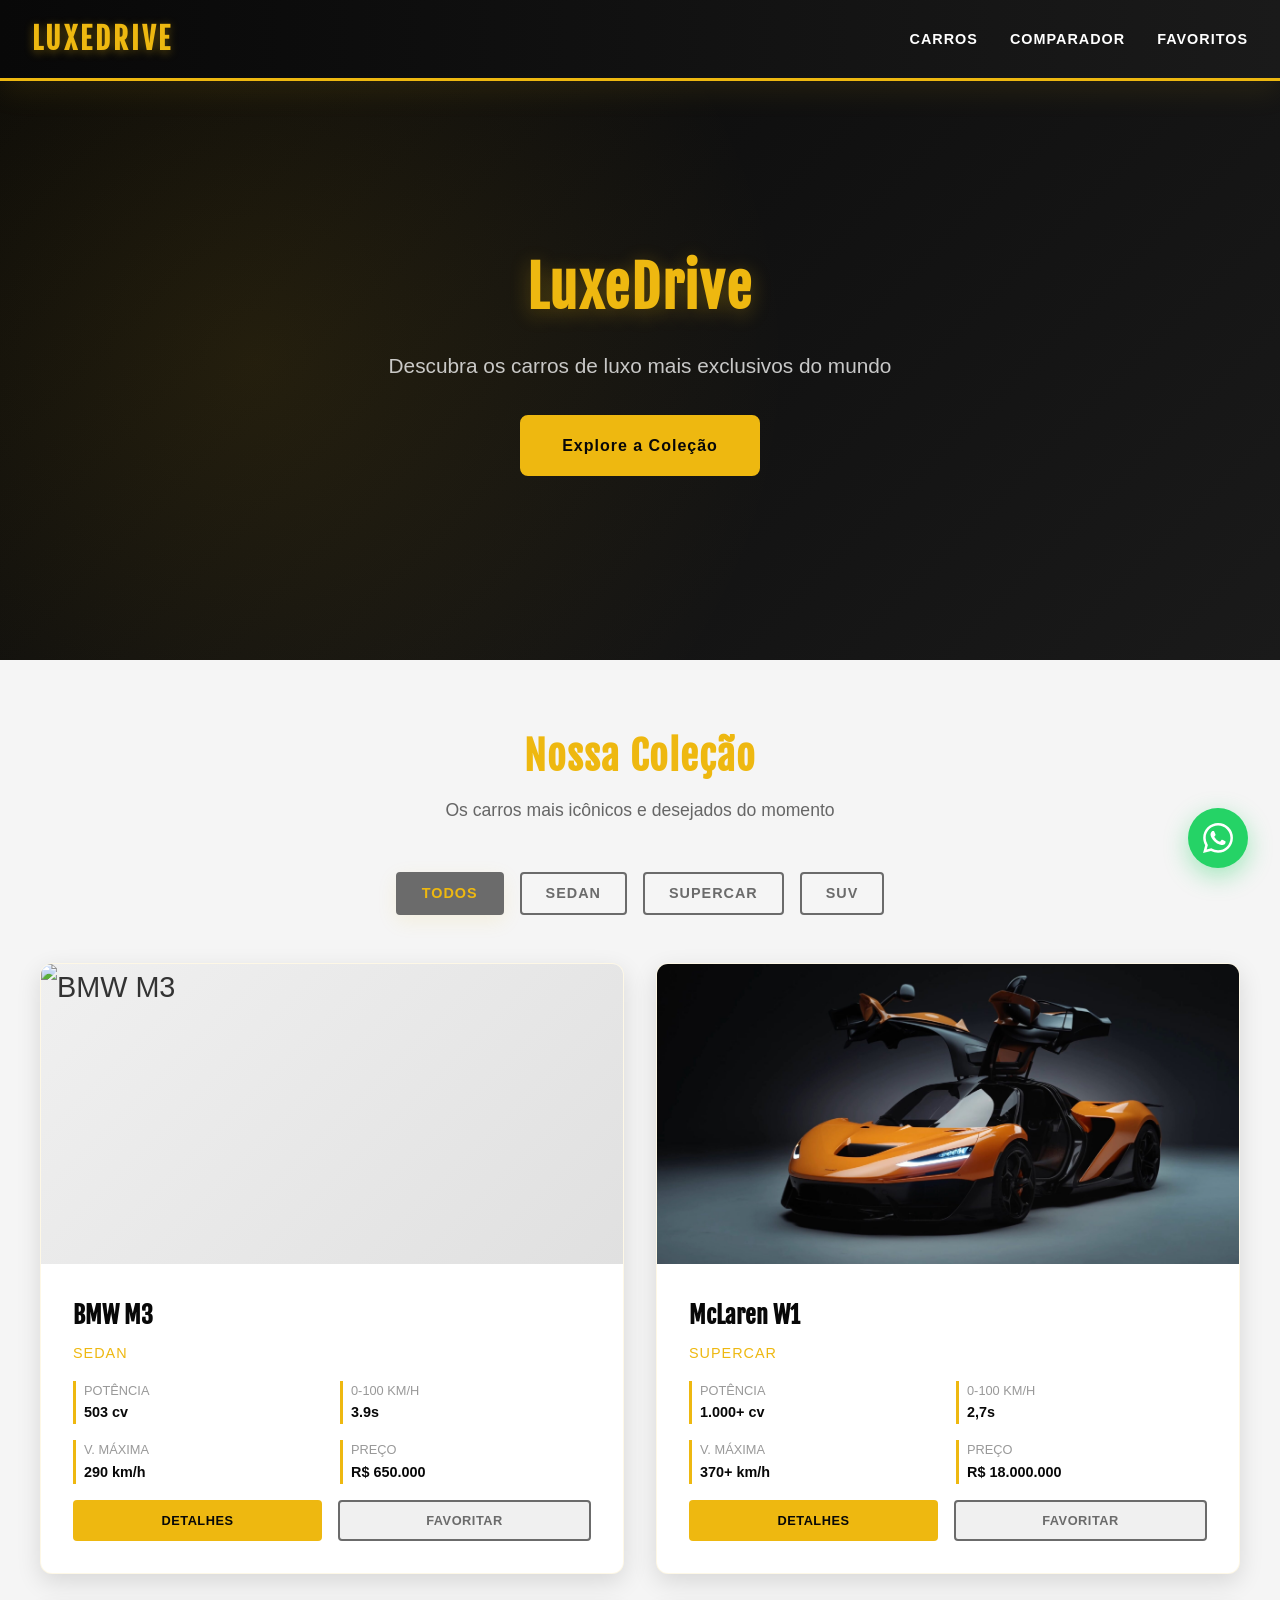
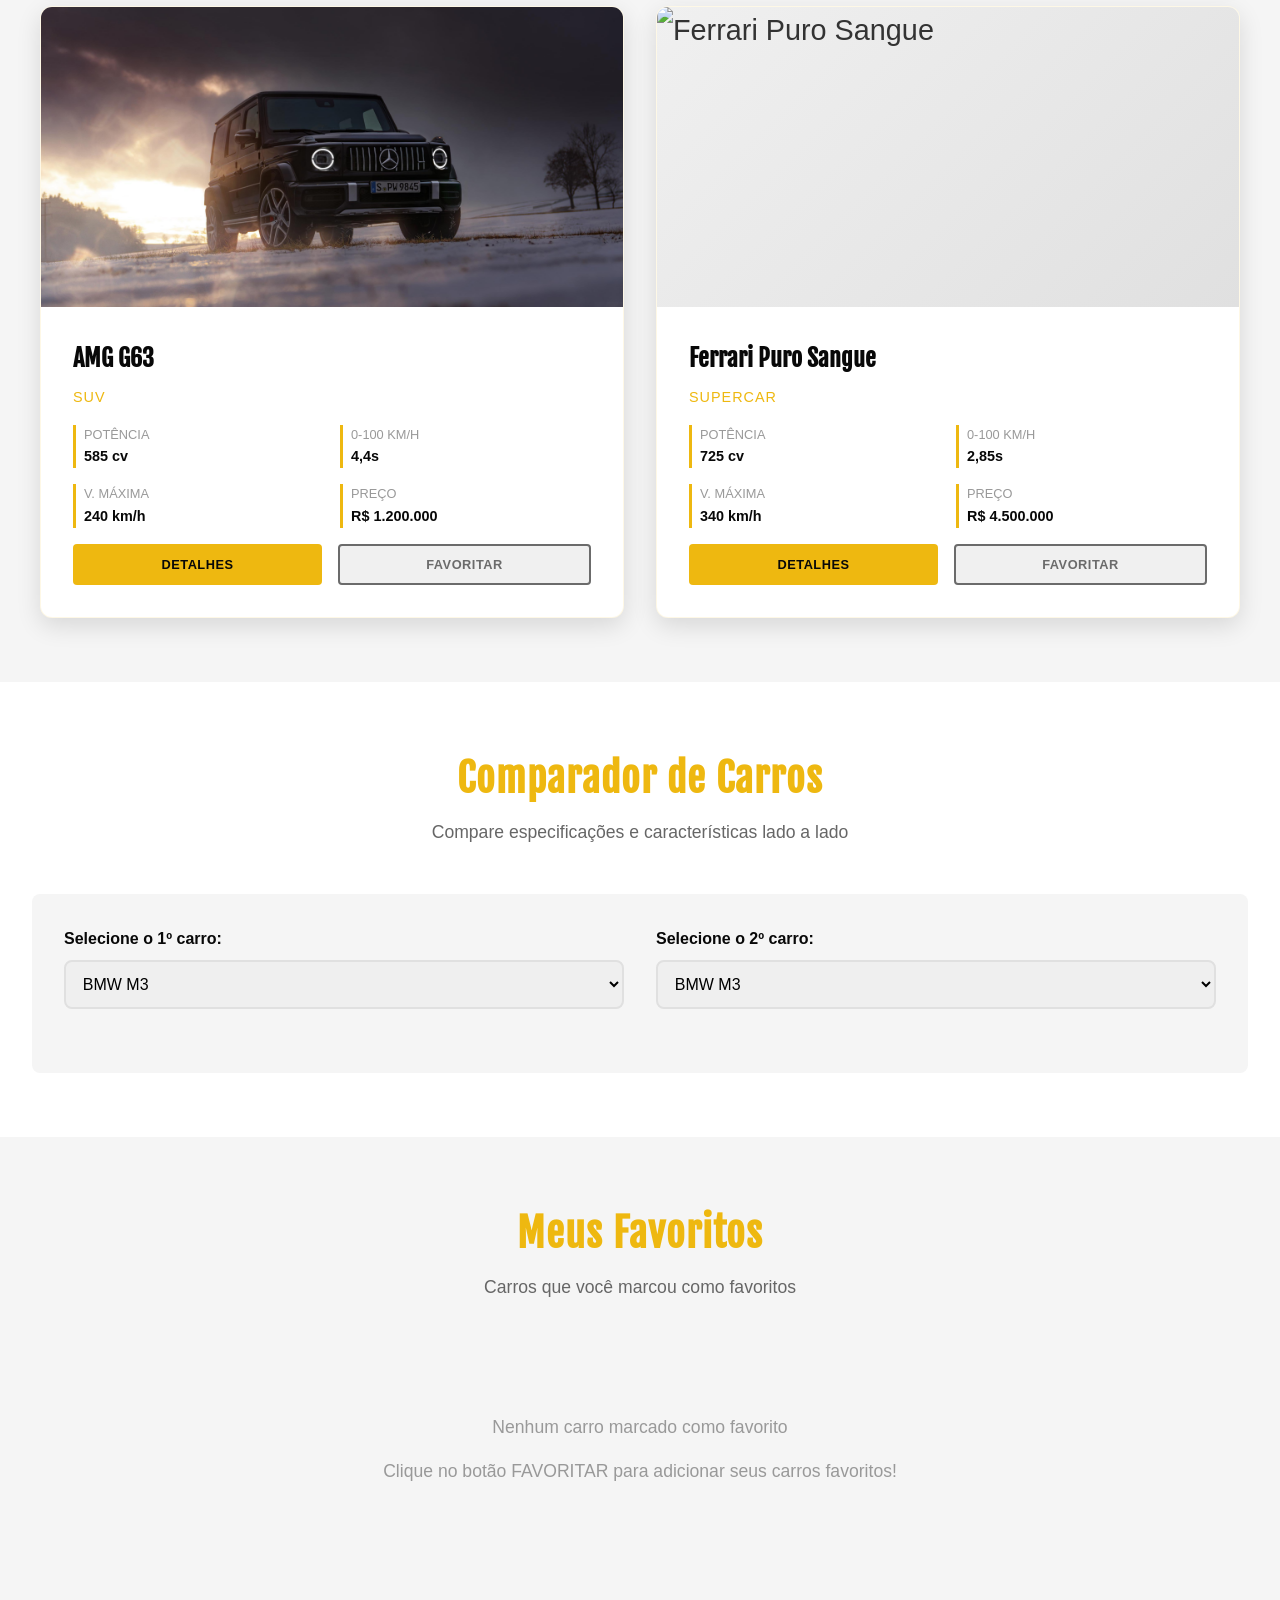
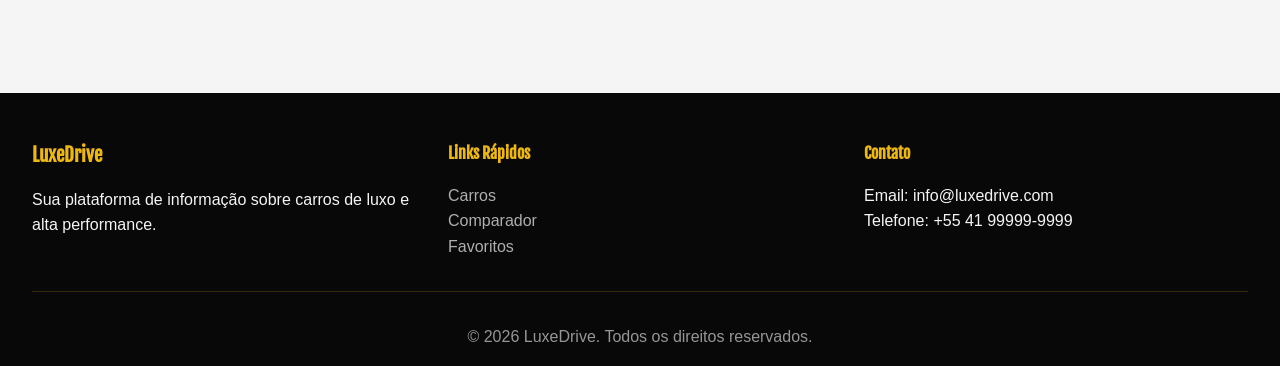
==== commit 2c740ff4: "Tirando o entre em contato!" ====
--- a/index.html
+++ b/index.html
@@ -50,7 +50,6 @@
                 <li><a href="#carros">Carros</a></li>
                 <li><a href="#comparador">Comparador</a></li>
                 <li><a href="#favoritos">Favoritos</a></li>
-                <li><a href="#contato">Contato</a></li>
             </ul>
         </div>
     </nav>
@@ -121,39 +120,6 @@
         </div>
     </section>
 
-    <!-- Seção de Contato -->
-    <section id="contato" class="contato-section">
-        <div class="section-header">
-            <h2>Entre em Contato</h2>
-            <p>Tire suas dúvidas conosco</p>
-        </div>
-
-        <form class="contact-form" id="contactForm" novalidate>
-            <div class="form-group">
-                <label for="nome">Nome Completo</label>
-                <input type="text" id="nome" name="nome" required aria-label="Seu nome">
-                <span class="error-msg" id="erroNome"></span>
-            </div>
-
-            <div class="form-group">
-                <label for="email">Email</label>
-                <input type="email" id="email" name="email" required aria-label="Seu email">
-                <span class="error-msg" id="erroEmail"></span>
-            </div>
-
-            <div class="form-group">
-                <label for="mensagem">Mensagem</label>
-                <textarea id="mensagem" name="mensagem" rows="5" required aria-label="Sua mensagem"></textarea>
-                <span class="error-msg" id="erroMensagem"></span>
-            </div>
-
-            <button type="submit" class="submit-btn">Enviar Mensagem</button>
-            <div class="success-msg" id="msgSucesso" style="display: none;">
-                ✓ Mensagem enviada com sucesso! Em breve retornaremos seu contato.
-            </div>
-        </form>
-    </section>
-
     <!-- Modal de Detalhes do Carro -->
     <div id="detalhesModal" class="modal">
         <div class="modal-content">
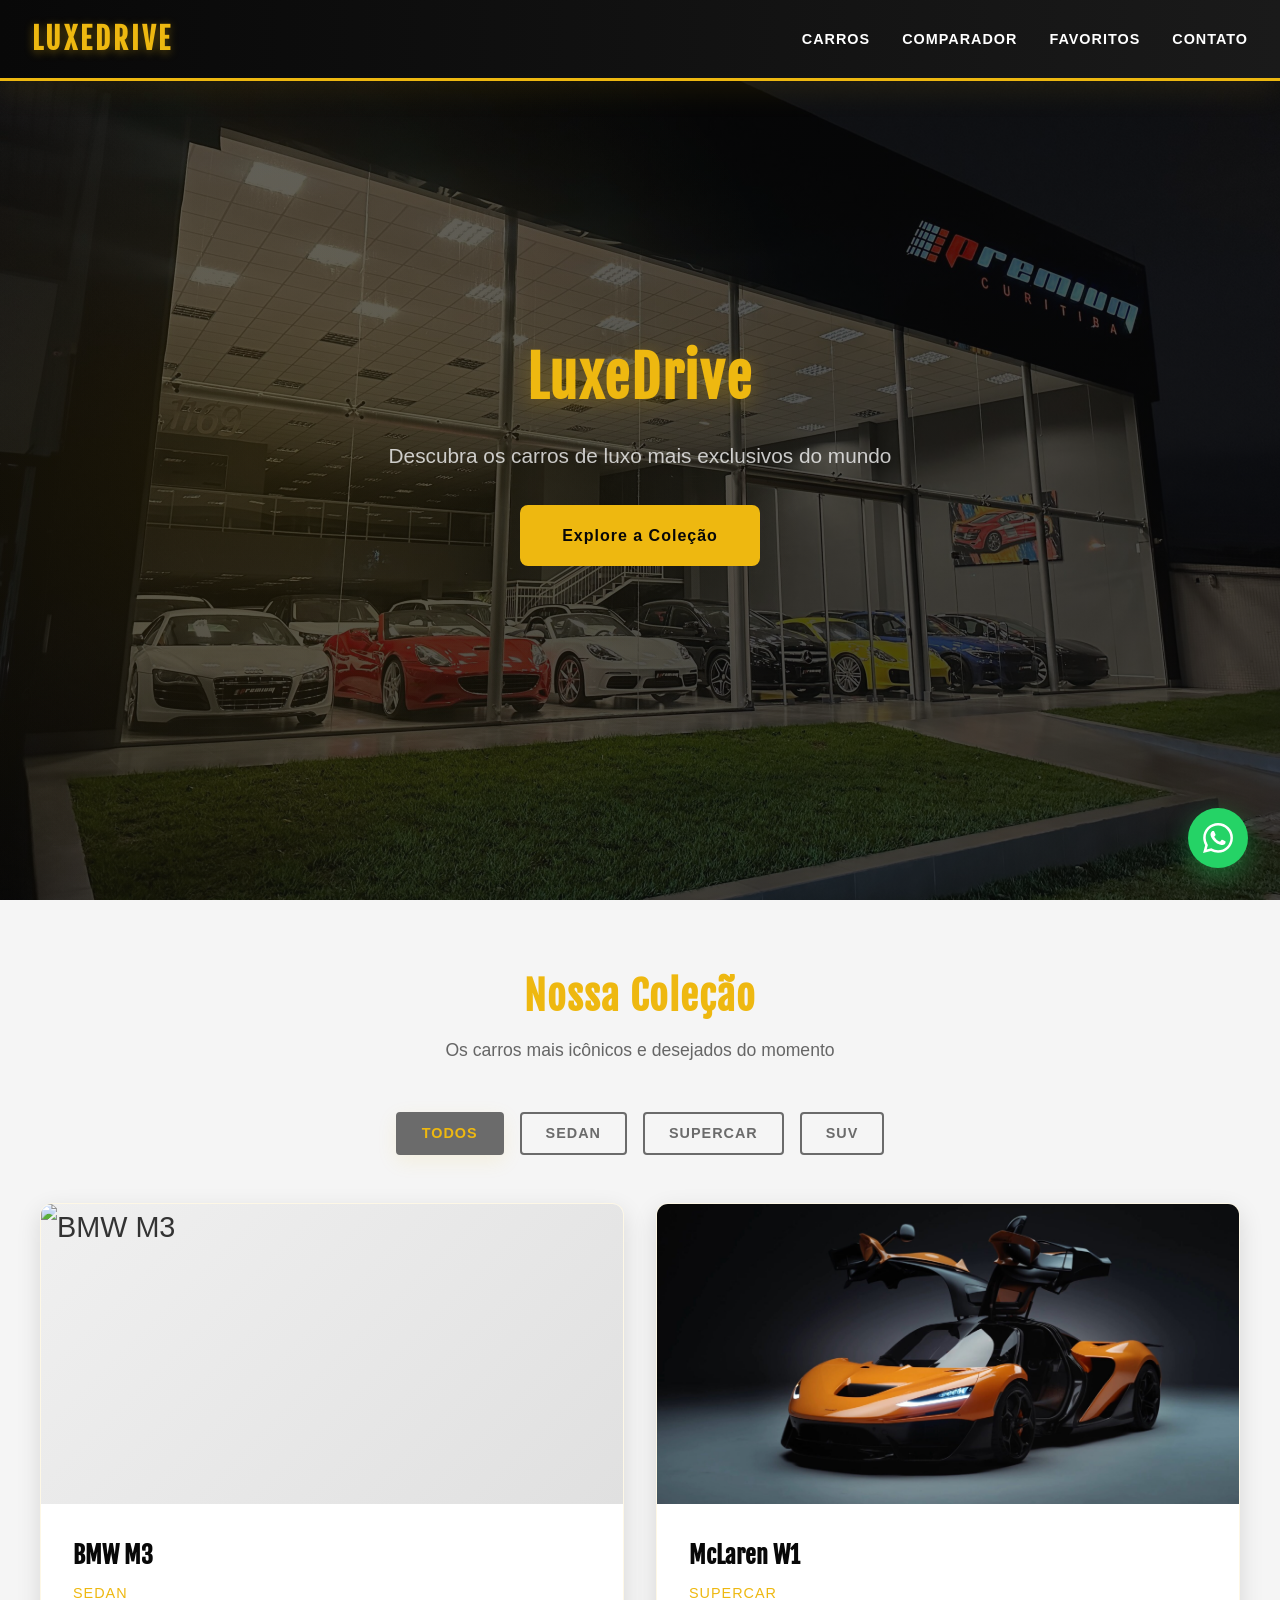
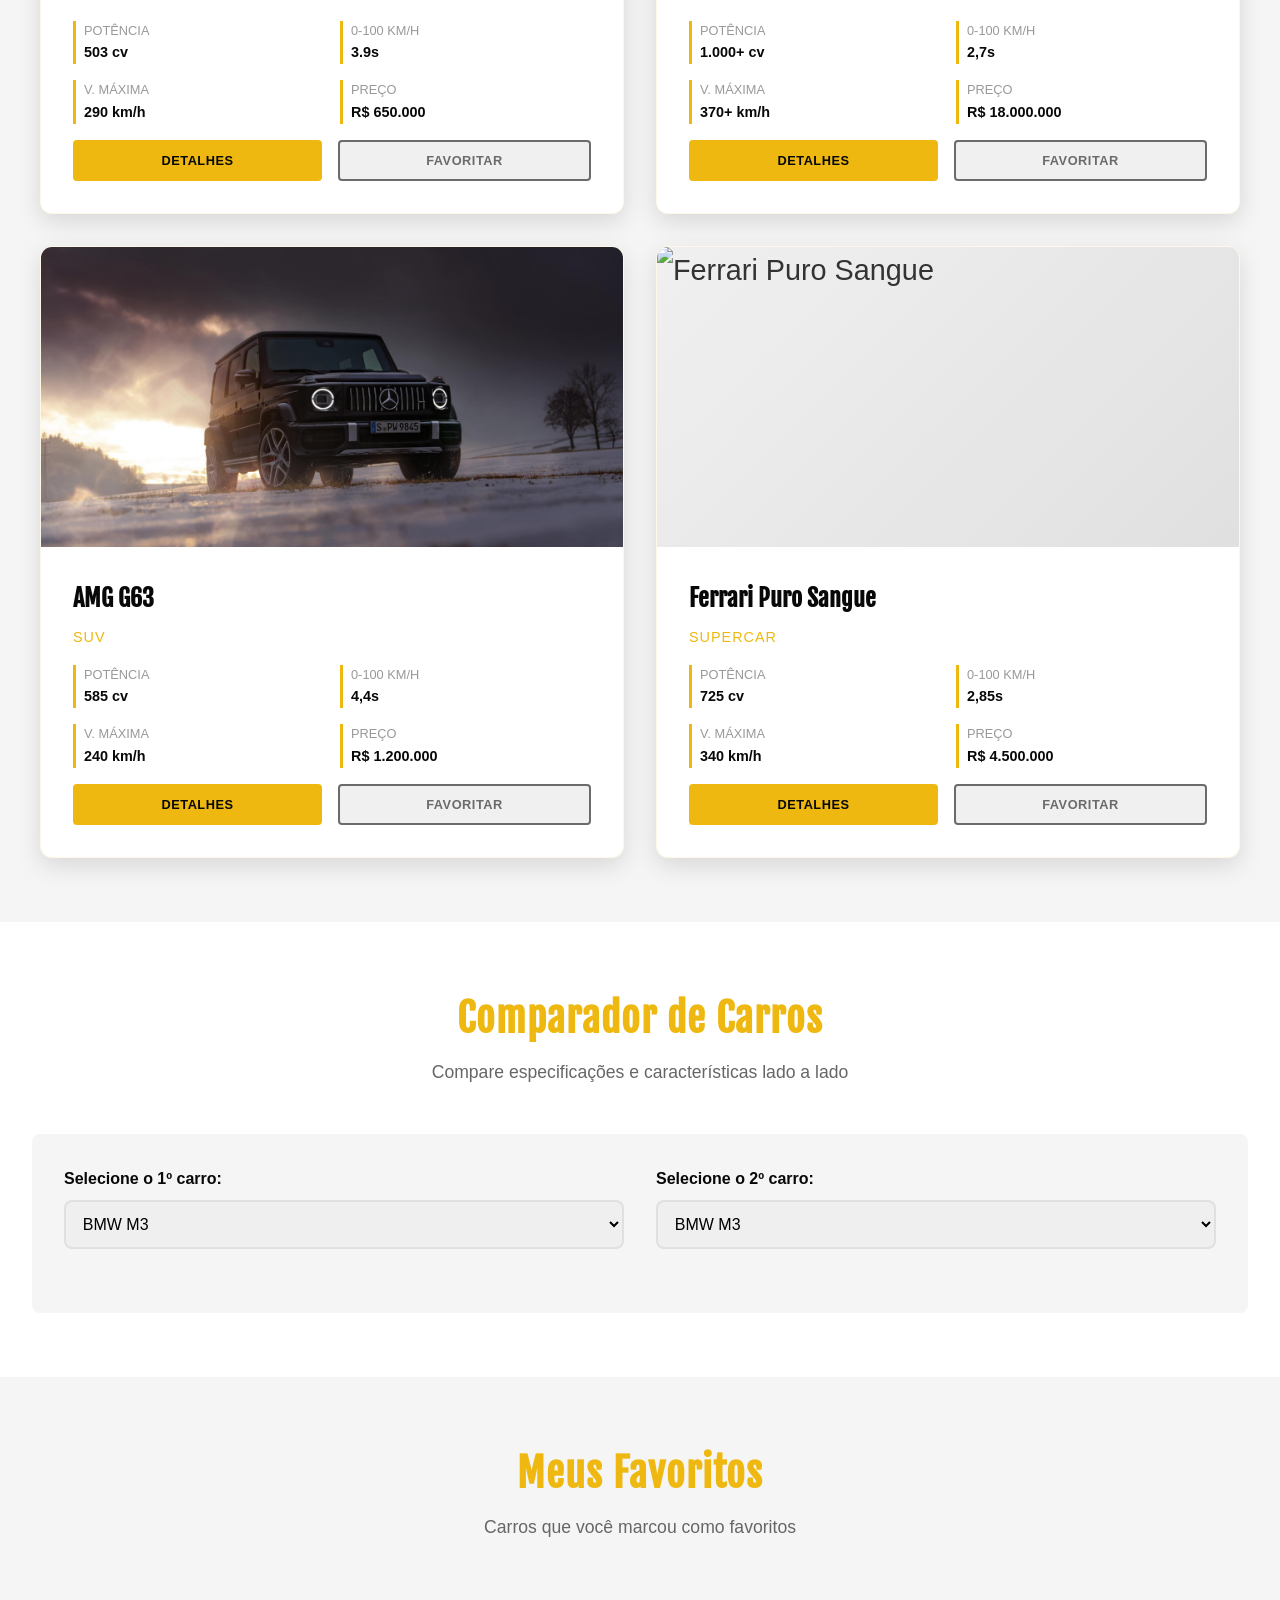
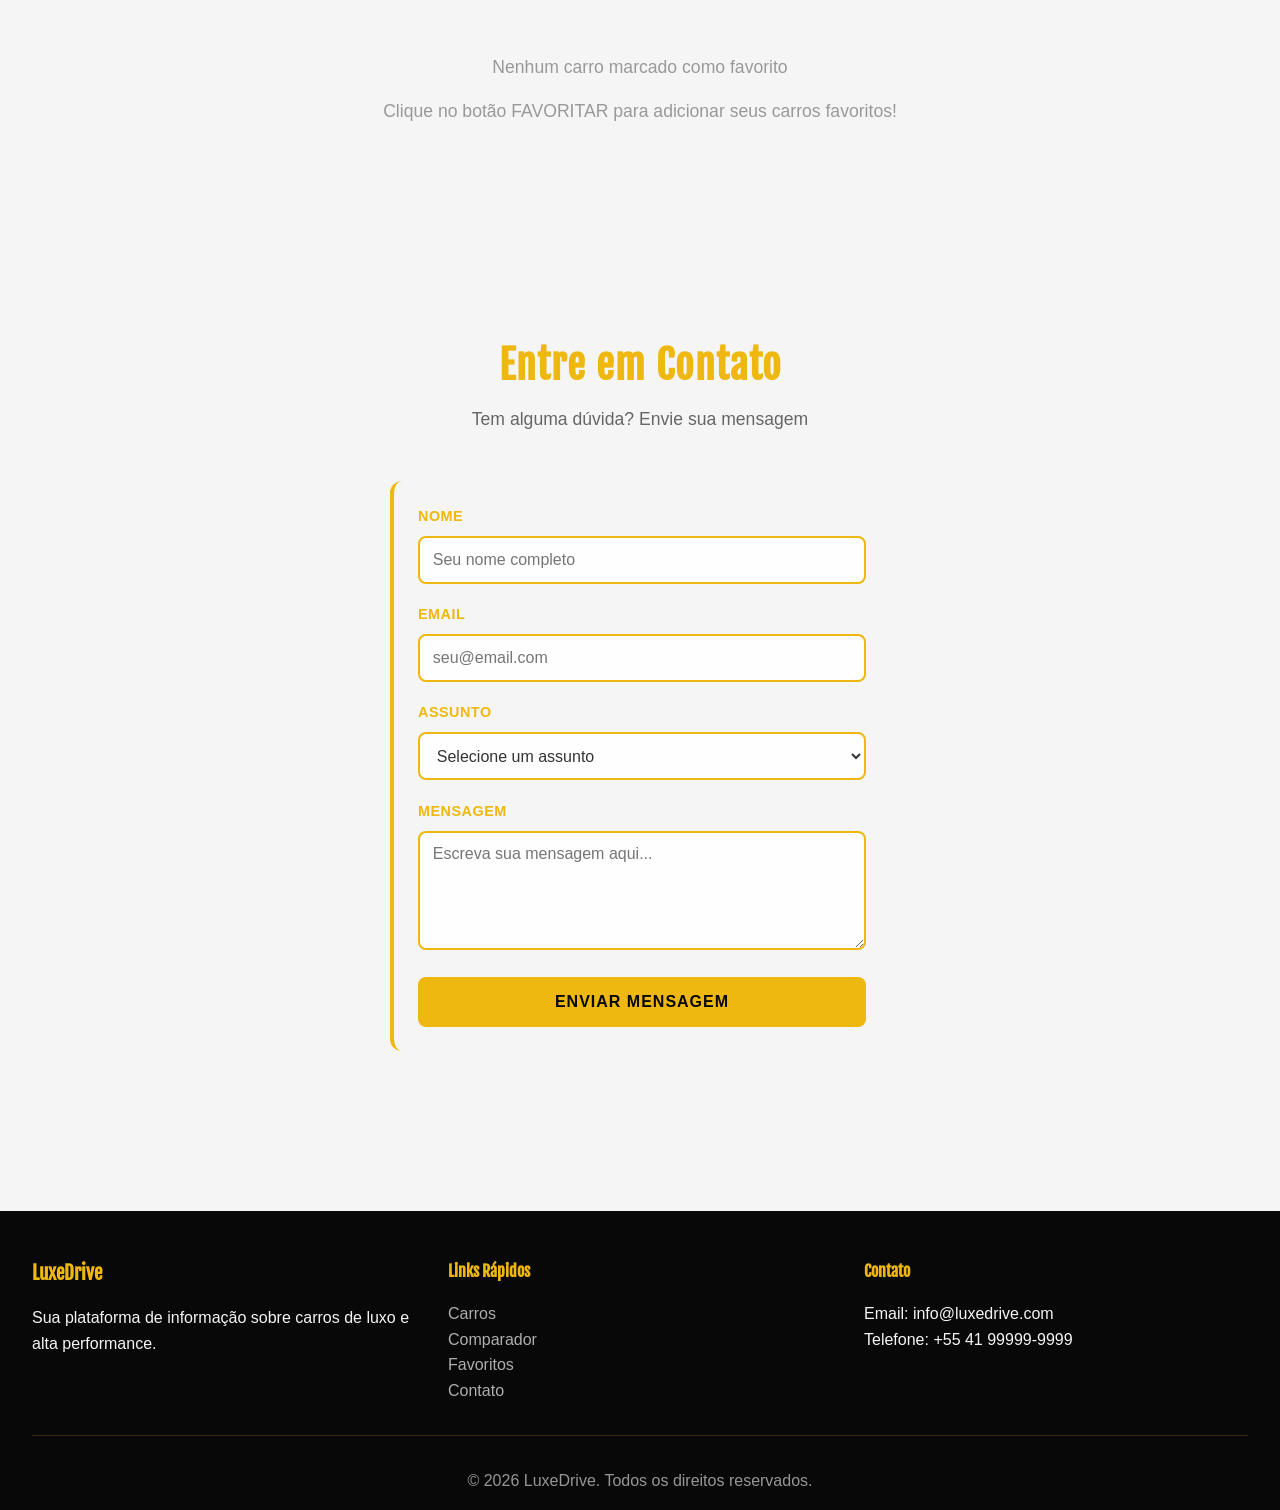
==== commit e05725bd: "Finalização do Trabalho 1.0" ====
--- a/index.html
+++ b/index.html
@@ -1,12 +1,19 @@
 <!DOCTYPE html>
 <html lang="pt-BR">
 <head>
+    <!-- Charset UTF-8 para acentos e caracteres especiais -->
     <meta charset="UTF-8">
+
+    <!-- Meta viewport para o site funcionar bem no celular -->
     <meta name="viewport" content="width=device-width, initial-scale=1.0">
-    <title>LuxeDrive - Grid 2 Colunas</title>
+
+    <title>LuxeDrive - Carros de Luxo e Alta Performance</title>
+
+    <!-- CSS externo com ?v=3.0 para evitar cache antigo -->
     <link rel="stylesheet" href="styles.css?v=3.0">
+
+    <!-- Estilos inline para garantir o grid de 2 colunas -->
     <style>
-        /* FORÇA ABSOLUTA DO GRID */
         .cars-grid {
             display: grid !important;
             grid-template-columns: repeat(2, 1fr) !important;
@@ -15,6 +22,7 @@
             margin: 0 auto !important;
         }
 
+        /* Tablet: mantem 2 colunas -->
         @media (max-width: 768px) {
             .cars-grid {
                 display: grid !important;
@@ -23,6 +31,7 @@
             }
         }
 
+        /* Celular: muda para 1 coluna -->
         @media (max-width: 480px) {
             .cars-grid {
                 display: grid !important;
@@ -33,43 +42,59 @@
     </style>
 </head>
 <body>
-    <!-- Navegação -->
+
+    <!-- HEADER - cabecalho semantico do site -->
+    <header>
+
+    <!-- NAV - barra de navegacao fixa no topo -->
     <nav class="navbar" role="navigation" aria-label="Navegação principal">
         <div class="navbar-container">
+
+            <!-- Logo do site -->
             <div class="logo">
                 <span class="logo-text">LuxeDrive</span>
             </div>
-            
+
+            <!-- Botao hamburger que aparece no mobile (3 barras) -->
             <button class="menu-toggle" id="menuToggle" aria-label="Menu de navegação" aria-expanded="false">
                 <span></span>
                 <span></span>
                 <span></span>
             </button>
 
+            <!-- Links de navegacao - cada um leva para uma secao da pagina -->
             <ul class="nav-links" id="navLinks">
                 <li><a href="#carros">Carros</a></li>
                 <li><a href="#comparador">Comparador</a></li>
                 <li><a href="#favoritos">Favoritos</a></li>
+                <li><a href="#contato">Contato</a></li>
             </ul>
         </div>
     </nav>
 
-    <!-- Hero Section -->
+    </header>
+
+    <!-- MAIN - conteudo principal do site -->
+    <main>
+
+    <!-- HERO - secao inicial com imagem de fundo e CTA -->
     <section id="home" class="hero">
         <div class="hero-content">
             <h1 class="hero-title">LuxeDrive</h1>
             <p class="hero-subtitle">Descubra os carros de luxo mais exclusivos do mundo</p>
+            <!-- Botao CTA que rola ate a secao de carros -->
             <a href="#carros" class="cta-button">Explore a Coleção</a>
         </div>
     </section>
 
-    <!-- Seção de Carros -->
+    <!-- SECAO CARROS - grid com cards e filtros por categoria -->
     <section id="carros" class="cars-section">
         <div class="section-header">
             <h2>Nossa Coleção</h2>
             <p>Os carros mais icônicos e desejados do momento</p>
         </div>
 
+        <!-- Filtros - cada botao filtra por tipo usando data-filter -->
         <div class="filters">
             <button class="filter-btn active" data-filter="all">Todos</button>
             <button class="filter-btn" data-filter="sedan">Sedan</button>
@@ -77,13 +102,12 @@
             <button class="filter-btn" data-filter="suv">SUV</button>
         </div>
 
-        <!-- Grid de Carros - GRID 2 COLUNAS -->
+        <!-- Grid dos carros - os cards sao inseridos pelo JavaScript -->
         <div class="cars-grid" id="carsGrid">
-            <!-- Carros serão inseridos por JavaScript -->
-        </div>
-    </section>
-
-    <!-- Seção Comparador -->
+        </div>
+    </section>
+
+    <!-- SECAO COMPARADOR - compara specs de dois carros lado a lado -->
     <section id="comparador" class="comparador-section">
         <div class="section-header">
             <h2>Comparador de Carros</h2>
@@ -91,6 +115,7 @@
         </div>
 
         <div class="comparador-container">
+            <!-- Dois selects para escolher os carros -->
             <div class="comparador-selectors">
                 <div class="selector">
                     <label for="carro1">Selecione o 1º carro:</label>
@@ -103,30 +128,36 @@
                     </select>
                 </div>
             </div>
+            <!-- Tabela de comparacao gerada pelo JS -->
             <div class="comparador-tabela" id="comparadorTabela"></div>
         </div>
     </section>
 
-    <!-- Seção Favoritos -->
+    <!-- SECAO FAVORITOS - mostra os carros favoritados pelo usuario -->
     <section id="favoritos" class="favoritos-section">
         <div class="section-header">
             <h2>Meus Favoritos</h2>
             <p>Carros que você marcou como favoritos</p>
         </div>
 
+        <!-- Cards de favoritos inseridos pelo JS -->
         <div class="cars-grid" id="favoritosContainer"></div>
+
+        <!-- Botao de limpar favoritos - so aparece quando tem favoritos -->
         <div style="text-align: center;">
             <button class="limpar-favoritos" id="limparFavoritos" style="display: none;">Limpar Favoritos</button>
         </div>
     </section>
 
-    <!-- Modal de Detalhes do Carro -->
+    <!-- MODAL - janela que mostra detalhes do carro selecionado -->
     <div id="detalhesModal" class="modal">
         <div class="modal-content">
+            <!-- Header do modal com nome e botao fechar -->
             <div class="modal-header">
                 <h2 id="modalCarroNome">Carro</h2>
                 <button class="modal-close" onclick="fecharModal()">&times;</button>
             </div>
+            <!-- Body do modal com descricao e specs -->
             <div class="modal-body">
                 <p id="modalCarroDescricao"></p>
                 <div class="modal-specs">
@@ -134,6 +165,7 @@
                     <div class="specs-grid" id="modalEspecificacoes"></div>
                 </div>
             </div>
+            <!-- Botoes de acao: favoritar e fechar -->
             <div class="modal-actions">
                 <button class="modal-btn modal-btn-primary" onclick="adicionarAoFavoritoModal()">
                     Adicionar aos Favoritos
@@ -145,19 +177,69 @@
         </div>
     </div>
 
-    <!-- Footer -->
+    <!-- SECAO CONTATO - formulario com validacao via JS -->
+    <section id="contato" class="contato-section">
+        <div class="section-header">
+            <h2>Entre em Contato</h2>
+            <p>Tem alguma dúvida? Envie sua mensagem</p>
+        </div>
+
+        <!-- novalidate desativa validacao padrao do HTML, pois usamos JS -->
+        <form id="contactForm" class="contact-form" novalidate>
+            <!-- Campo nome - input text com validacao de minimo 3 caracteres -->
+            <div class="form-group">
+                <label for="nome">Nome</label>
+                <input type="text" id="nome" name="nome" placeholder="Seu nome completo" required>
+                <span class="error-msg" id="erroNome"></span>
+            </div>
+
+            <!-- Campo email - input email com validacao por regex -->
+            <div class="form-group">
+                <label for="email">Email</label>
+                <input type="email" id="email" name="email" placeholder="seu@email.com" required>
+                <span class="error-msg" id="erroEmail"></span>
+            </div>
+
+            <!-- Campo assunto - select com opcoes pre-definidas -->
+            <div class="form-group">
+                <label for="assunto">Assunto</label>
+                <select id="assunto" name="assunto">
+                    <option value="">Selecione um assunto</option>
+                    <option value="informacoes">Informações sobre um carro</option>
+                    <option value="visita">Agendar visita</option>
+                    <option value="parceria">Parceria</option>
+                    <option value="outro">Outro</option>
+                </select>
+            </div>
+
+            <!-- Campo mensagem - textarea com validacao de minimo 10 caracteres -->
+            <div class="form-group">
+                <label for="mensagem">Mensagem</label>
+                <textarea id="mensagem" name="mensagem" rows="5" placeholder="Escreva sua mensagem aqui..." required></textarea>
+                <span class="error-msg" id="erroMensagem"></span>
+            </div>
+
+            <button type="submit" class="submit-btn">Enviar Mensagem</button>
+        </form>
+    </section>
+
+    </main>
+
+    <!-- FOOTER - rodape com info do site, links rapidos e contato -->
     <footer class="footer">
         <div class="footer-content">
             <div class="footer-section">
                 <h3>LuxeDrive</h3>
                 <p>Sua plataforma de informação sobre carros de luxo e alta performance.</p>
             </div>
+            <!-- Links rapidos para navegacao interna -->
             <div class="footer-section">
                 <h4>Links Rápidos</h4>
                 <ul>
                     <li><a href="#carros">Carros</a></li>
                     <li><a href="#comparador">Comparador</a></li>
                     <li><a href="#favoritos">Favoritos</a></li>
+                    <li><a href="#contato">Contato</a></li>
                 </ul>
             </div>
             <div class="footer-section">
@@ -171,14 +253,16 @@
         </div>
     </footer>
 
-    <!-- Botão flutuante do WhatsApp -->
+    <!-- BOTAO WHATSAPP - fixo no canto inferior direito -->
     <a href="https://wa.me/5541995013286?text=Olá! Vim pelo site LuxeDrive e gostaria de mais informações."
        class="whatsapp-float" target="_blank" aria-label="Fale conosco pelo WhatsApp">
+        <!-- Icone SVG do WhatsApp -->
         <svg xmlns="http://www.w3.org/2000/svg" width="30" height="30" viewBox="0 0 24 24" fill="white">
             <path d="M17.472 14.382c-.297-.149-1.758-.867-2.03-.967-.273-.099-.471-.148-.67.15-.197.297-.767.966-.94 1.164-.173.199-.347.223-.644.075-.297-.15-1.255-.463-2.39-1.475-.883-.788-1.48-1.761-1.653-2.059-.173-.297-.018-.458.13-.606.134-.133.298-.347.446-.52.149-.174.198-.298.298-.497.099-.198.05-.371-.025-.52-.075-.149-.669-1.612-.916-2.207-.242-.579-.487-.5-.669-.51-.173-.008-.371-.01-.57-.01-.198 0-.52.074-.792.372-.272.297-1.04 1.016-1.04 2.479 0 1.462 1.065 2.875 1.213 3.074.149.198 2.096 3.2 5.077 4.487.709.306 1.262.489 1.694.625.712.227 1.36.195 1.871.118.571-.085 1.758-.719 2.006-1.413.248-.694.248-1.289.173-1.413-.074-.124-.272-.198-.57-.347m-5.421 7.403h-.004a9.87 9.87 0 01-5.031-1.378l-.361-.214-3.741.982.998-3.648-.235-.374a9.86 9.86 0 01-1.51-5.26c.001-5.45 4.436-9.884 9.888-9.884 2.64 0 5.122 1.03 6.988 2.898a9.825 9.825 0 012.893 6.994c-.003 5.45-4.437 9.884-9.885 9.884m8.413-18.297A11.815 11.815 0 0012.05 0C5.495 0 .16 5.335.157 11.892c0 2.096.547 4.142 1.588 5.945L.057 24l6.305-1.654a11.882 11.882 0 005.683 1.448h.005c6.554 0 11.89-5.335 11.893-11.893a11.821 11.821 0 00-3.48-8.413z"/>
         </svg>
     </a>
 
+    <!-- Importa o JavaScript com toda a logica do site -->
     <script src="script.js"></script>
 </body>
 </html>
--- a/styles.css
+++ b/styles.css
@@ -1,6 +1,7 @@
-/* ==================== IMPORTAR FONTE E VARIÁVEIS ==================== */
+/* Importa fonte Fjalla One do Google Fonts para usar nos titulos */
 @import url('https://fonts.googleapis.com/css2?family=Fjalla+One&display=swap');
 
+/* Variaveis CSS - facilita reutilizar cores, fontes e transicoes no projeto todo */
 :root {
     --primary: #080808;
     --secondary: #eeb810;
@@ -9,10 +10,11 @@
     --dark: #0d0d0d;
     --text: #333;
     --border: #e0e0e0;
-    
+
     --font-display: 'Fjalla One', sans-serif;
     --font-body: 'Segoe UI', Tahoma, Geneva, Verdana, sans-serif;
-    
+
+    /* Transicoes com cubic-bezier para animacoes mais suaves */
     --transition: all 1s cubic-bezier(0.25, 0.46, 0.45, 0.94);
     --transition-smooth: all 1.2s cubic-bezier(0.25, 0.46, 0.45, 0.94);
     --transition-slow: all 1.5s cubic-bezier(0.25, 0.46, 0.45, 0.94);
@@ -20,38 +22,44 @@
     --shadow-hover: 0 20px 60px rgba(0, 0, 0, 0.15);
 }
 
+/* Reset - zera margens/paddings e usa border-box em tudo */
 * {
     margin: 0;
     padding: 0;
     box-sizing: border-box;
 }
 
+/* Scroll suave ao clicar nos links ancora (#carros, #comparador, etc) */
 html {
     scroll-behavior: smooth;
 }
 
+/* Config base do body */
 body {
     font-family: var(--font-body);
     color: var(--text);
     background: var(--light);
     line-height: 1.6;
-    overflow-x: hidden;
-}
-
-/* ==================== NAVEGAÇÃO COM CONTRASTE ==================== */
+    overflow-x: hidden; /* evita scroll horizontal indesejado */
+}
+
+/* ========== NAVBAR ========== */
+
+/* Navbar fixa no topo - sempre visivel ao rolar a pagina */
 .navbar {
     position: fixed;
     top: 0;
     width: 100%;
     background: linear-gradient(90deg, #080808 0%, #1a1a1a 100%);
-    backdrop-filter: blur(15px);
+    backdrop-filter: blur(15px); /* efeito de desfoque atras da navbar */
     padding: 1rem 0;
-    z-index: 1000;
+    z-index: 1000; /* fica acima de todo conteudo */
     box-shadow: 0 8px 32px rgba(238, 184, 16, 0.1);
     border-bottom: 3px solid #eeb810;
     transition: all 0.8s cubic-bezier(0.25, 0.46, 0.45, 0.94);
 }
 
+/* Flexbox para alinhar logo e links com espaco entre eles */
 .navbar-container {
     display: flex;
     justify-content: space-between;
@@ -61,6 +69,7 @@
     padding: 0 2rem;
 }
 
+/* Logo dourado com sombra */
 .logo {
     display: flex;
     align-items: center;
@@ -84,6 +93,7 @@
     letter-spacing: 3px;
 }
 
+/* Links de navegacao - dispostos em linha com flexbox */
 .nav-links {
     display: flex;
     list-style: none;
@@ -95,18 +105,19 @@
     text-decoration: none;
     font-weight: 600;
     transition: all 1s cubic-bezier(0.25, 0.46, 0.45, 0.94);
-    position: relative;
+    position: relative; /* necessario para o pseudo-elemento ::after */
     text-transform: uppercase;
     font-size: 0.9rem;
     letter-spacing: 1px;
 }
 
+/* Linha dourada que aparece embaixo do link no hover (pseudo-elemento) */
 .nav-links a::after {
     content: '';
     position: absolute;
     bottom: -5px;
     left: 0;
-    width: 0;
+    width: 0; /* comeca invisivel */
     height: 3px;
     background: #eeb810;
     transition: width 1.2s cubic-bezier(0.25, 0.46, 0.45, 0.94);
@@ -117,10 +128,12 @@
     color: #eeb810;
 }
 
+/* No hover, a linha expande para 100% */
 .nav-links a:hover::after {
     width: 100%;
 }
 
+/* Botao hamburger - escondido no desktop, aparece no mobile */
 .menu-toggle {
     display: none;
     flex-direction: column;
@@ -129,6 +142,7 @@
     cursor: pointer;
 }
 
+/* As 3 barrinhas do hamburger */
 .menu-toggle span {
     width: 25px;
     height: 3px;
@@ -138,20 +152,25 @@
     border-radius: 2px;
 }
 
-/* ==================== HERO SECTION COM ANIMAÇÕES FLUIDAS ==================== */
+/* ========== HERO SECTION ========== */
+
+/* Secao principal - ocupa a tela toda com imagem de fundo */
 .hero {
-    margin-top: 60px;
-    min-height: 600px;
+    margin-top: 0;
+    padding-top: 60px; /* compensa a navbar fixa */
+    min-height: 100vh; /* 100% da altura da tela */
     display: flex;
     align-items: center;
     justify-content: center;
-    background: linear-gradient(135deg, #080808 0%, #1a1a1a 100%);
+    /* linear-gradient cria o overlay escuro por cima da imagem */
+    background: linear-gradient(rgba(8, 8, 8, 0.65), rgba(8, 8, 8, 0.75)), url('hero-bg.jpeg') center/cover no-repeat;
     color: var(--light);
     position: relative;
     overflow: hidden;
     padding: 2rem;
 }
 
+/* Efeito de brilho dourado pulsante usando pseudo-elemento */
 .hero::before {
     content: '';
     position: absolute;
@@ -160,29 +179,32 @@
     right: 0;
     bottom: 0;
     background: radial-gradient(circle at 20% 50%, rgba(238, 184, 16, 0.1) 0%, transparent 50%);
-    pointer-events: none;
+    pointer-events: none; /* nao interfere nos cliques */
     animation: pulse 4s ease-in-out infinite;
 }
 
+/* Padrao SVG decorativo no fundo (cruzes douradas bem sutis) */
 .hero-backdrop {
     position: absolute;
     top: 0;
     left: 0;
     right: 0;
     bottom: 0;
-    background-image: 
+    background-image:
         url("data:image/svg+xml,%3Csvg width='60' height='60' viewBox='0 0 60 60' xmlns='http://www.w3.org/2000/svg'%3E%3Cg fill='none' fill-rule='evenodd'%3E%3Cg fill='%23eeb810' fill-opacity='0.05'%3E%3Cpath d='M36 34v-4h-2v4h-4v2h4v4h2v-4h4v-2h-4zm0-30V0h-2v4h-4v2h4v4h2V6h4V4h-4zM6 34v-4H4v4H0v2h4v4h2v-4h4v-2H6zM6 4V0H4v4H0v2h4v4h2V6h4V4H6z'/%3E%3C/g%3E%3C/g%3E%3C/svg%3E");
     opacity: 0.3;
     pointer-events: none;
 }
 
+/* Conteudo da hero centralizado */
 .hero-content {
     position: relative;
-    z-index: 2;
+    z-index: 2; /* fica acima dos efeitos decorativos */
     text-align: center;
     animation: fadeInUp 1.5s cubic-bezier(0.25, 0.46, 0.45, 0.94);
 }
 
+/* Titulo principal */
 .hero-title {
     font-size: 3.5rem;
     font-family: var(--font-display);
@@ -194,6 +216,7 @@
     animation: fadeInUp 1.2s cubic-bezier(0.25, 0.46, 0.45, 0.94) 0.2s both;
 }
 
+/* Subtitulo */
 .hero-subtitle {
     font-size: 1.3rem;
     color: rgba(245, 245, 245, 0.8);
@@ -202,6 +225,7 @@
     animation: fadeInUp 1.2s cubic-bezier(0.25, 0.46, 0.45, 0.94) 0.4s both;
 }
 
+/* Botao CTA (Call to Action) - dourado, fica transparente no hover */
 .cta-button {
     display: inline-block;
     padding: 1rem 2.5rem;
@@ -225,13 +249,15 @@
     box-shadow: 0 10px 25px rgba(238, 184, 16, 0.12);
 }
 
-/* ==================== SEÇÃO DE CARROS ==================== */
+/* ========== SECAO DE CARROS ========== */
+
 .cars-section {
     padding: 4rem 2rem;
     max-width: 1400px;
     margin: 0 auto;
 }
 
+/* Header reutilizado em todas as secoes */
 .section-header {
     text-align: center;
     margin-bottom: 3rem;
@@ -258,7 +284,9 @@
     color: #666;
 }
 
-/* Filtros */
+/* ========== FILTROS ========== */
+
+/* Flex com wrap para quebrar linha em telas menores */
 .filters {
     display: flex;
     justify-content: center;
@@ -281,6 +309,7 @@
     letter-spacing: 1px;
 }
 
+/* Estilo do filtro ativo e do hover */
 .filter-btn:hover,
 .filter-btn.active {
     background: #6b6b6b;
@@ -289,7 +318,9 @@
     box-shadow: 0 6px 20px rgba(238, 184, 16, 0.1);
 }
 
-/* Grid de Carros */
+/* ========== GRID DE CARROS ========== */
+
+/* Grid de 2 colunas usando CSS Grid */
 .cars-grid {
     display: grid;
     grid-template-columns: repeat(2, 1fr) !important;
@@ -297,6 +328,8 @@
     max-width: 1200px !important;
     margin: 0 auto !important;
 }
+
+/* ========== CARD DE CARRO ========== */
 
 .car-card {
     background: white;
@@ -309,15 +342,20 @@
     border: 1px solid rgba(238, 184, 16, 0.1);
 }
 
+/* Efeito hover - card sobe e aumenta um pouco */
 .car-card:hover {
     transform: translateY(-18px) scale(1.02);
     box-shadow: 0 30px 70px rgba(238, 184, 16, 0.08);
 }
 
+/* Classe que o JS adiciona para esconder cards filtrados */
 .car-card.hidden {
     display: none;
 }
 
+/* ========== IMAGEM DO CARRO ========== */
+
+/* Container da imagem com altura fixa */
 .car-image {
     width: 100%;
     height: 300px;
@@ -330,6 +368,7 @@
     overflow: hidden;
 }
 
+/* object-fit: cover faz a imagem preencher sem distorcer */
 .car-image img {
     width: 100%;
     height: 100%;
@@ -339,10 +378,12 @@
     image-rendering: auto;
 }
 
+/* Zoom suave na imagem no hover */
 .car-card:hover .car-image img {
     transform: scale(1.08);
 }
 
+/* Efeito de brilho que passa pela imagem no hover */
 .car-image::after {
     content: '';
     position: absolute;
@@ -358,6 +399,8 @@
     left: 100%;
 }
 
+/* ========== INFO DO CARRO ========== */
+
 .car-info {
     padding: 2rem;
 }
@@ -371,10 +414,12 @@
     transition: var(--transition);
 }
 
+/* Nome fica dourado no hover do card */
 .car-card:hover .car-name {
     color: var(--secondary);
 }
 
+/* Categoria do carro (sedan, supercar, suv) */
 .car-tipo {
     color: var(--secondary);
     font-size: 0.9rem;
@@ -383,6 +428,7 @@
     margin-bottom: 1rem;
 }
 
+/* Grid 2 colunas para as specs */
 .car-specs {
     display: grid;
     grid-template-columns: 1fr 1fr;
@@ -391,6 +437,7 @@
     font-size: 0.9rem;
 }
 
+/* Borda dourada na esquerda de cada spec */
 .spec {
     border-left: 3px solid var(--secondary);
     padding-left: 0.5rem;
@@ -418,12 +465,15 @@
     color: var(--secondary);
 }
 
+/* ========== BOTOES DO CARD ========== */
+
 .car-actions {
     display: flex;
     gap: 1rem;
     margin-top: 1rem;
 }
 
+/* flex: 1 faz os botoes ocuparem espaco igual */
 .btn-small {
     flex: 1;
     padding: 0.7rem;
@@ -437,6 +487,7 @@
     letter-spacing: 0.5px;
 }
 
+/* Botao "Detalhes" - dourado */
 .btn-info {
     background: var(--secondary);
     color: var(--primary);
@@ -448,12 +499,14 @@
     box-shadow: 0 6px 20px rgba(238, 184, 16, 0.12);
 }
 
+/* Botao "Favoritar" - cinza com borda */
 .btn-favorite {
     background: #f0f0f0;
     color: #6b6b6b;
     border: 2px solid #6b6b6b;
 }
 
+/* Muda visual quando favoritado ou no hover */
 .btn-favorite:hover,
 .btn-favorite.favorited {
     background: #6b6b6b;
@@ -462,12 +515,14 @@
     box-shadow: 0 6px 20px rgba(238, 184, 16, 0.1);
 }
 
+/* Pseudo-elemento que adiciona texto antes do conteudo */
 .btn-favorite.favorited::before {
     content: 'FAVORITO ';
     font-size: 0.7rem;
 }
 
-/* ==================== COMPARADOR ==================== */
+/* ========== COMPARADOR ========== */
+
 .comparador-section {
     padding: 4rem 2rem;
     background: white;
@@ -482,6 +537,7 @@
     animation: fadeIn 1.5s cubic-bezier(0.25, 0.46, 0.45, 0.94);
 }
 
+/* Dois selects lado a lado */
 .comparador-selectors {
     display: grid;
     grid-template-columns: 1fr 1fr;
@@ -509,6 +565,7 @@
     cursor: pointer;
 }
 
+/* Focus com borda dourada e sombra */
 .selector select:focus {
     outline: none;
     border-color: var(--secondary);
@@ -519,6 +576,7 @@
     box-shadow: 0 4px 15px rgba(238, 184, 16, 0.05);
 }
 
+/* overflow-x: auto para tabela nao estourar em telas pequenas */
 .comparador-tabela {
     overflow-x: auto;
     background: white;
@@ -526,9 +584,10 @@
     animation: fadeIn 1s cubic-bezier(0.34, 1.56, 0.64, 1);
 }
 
+/* Tabela de comparacao */
 .tabela-comparacao {
     width: 100%;
-    border-collapse: collapse;
+    border-collapse: collapse; /* junta as bordas das celulas */
 }
 
 .tabela-comparacao th,
@@ -539,6 +598,7 @@
     transition: var(--transition);
 }
 
+/* Cabecalho da tabela - fundo preto com texto dourado */
 .tabela-comparacao th {
     background: var(--primary);
     color: var(--secondary);
@@ -547,6 +607,7 @@
     font-size: 0.9rem;
 }
 
+/* Hover na linha da tabela */
 .tabela-comparacao tr:hover {
     background: rgba(238, 184, 16, 0.08);
 }
@@ -555,19 +616,22 @@
     color: var(--primary);
 }
 
+/* Primeira coluna (nome da spec) com destaque */
 .tabela-comparacao td:first-child {
     font-weight: 600;
     color: var(--primary);
     background: var(--light);
 }
 
-/* ==================== FAVORITOS ==================== */
+/* ========== FAVORITOS ========== */
+
 .favoritos-section {
     padding: 4rem 2rem;
     max-width: 1400px;
     margin: 0 auto;
 }
 
+/* Grid responsivo com auto-fit */
 .favoritos-container {
     display: grid;
     grid-template-columns: repeat(auto-fit, minmax(280px, 1fr));
@@ -575,8 +639,9 @@
     min-height: 300px;
 }
 
+/* Mensagem quando nao tem favoritos */
 .favoritos-empty {
-    grid-column: 1 / -1;
+    grid-column: 1 / -1; /* ocupa todas as colunas do grid */
     text-align: center;
     padding: 4rem 2rem;
     color: #999;
@@ -588,6 +653,7 @@
     margin-bottom: 1rem;
 }
 
+/* Botao vermelho de limpar favoritos */
 .limpar-favoritos {
     padding: 0.8rem 2rem;
     background: #e74c3c;
@@ -606,7 +672,8 @@
     box-shadow: 0 8px 20px rgba(231, 76, 60, 0.15);
 }
 
-/* ==================== FORMULÁRIO DE CONTATO ==================== */
+/* ========== FORMULARIO DE CONTATO ========== */
+
 .contato-section {
     padding: 4rem 2rem;
     background: transparent;
@@ -618,6 +685,7 @@
     color: #eeb810;
 }
 
+/* Form com borda dourada na esquerda */
 .contact-form {
     max-width: 500px;
     margin: 2rem auto;
@@ -628,12 +696,14 @@
     border-left: 4px solid #eeb810;
 }
 
+/* Cada grupo de campo (label + input) em coluna */
 .form-group {
     margin-bottom: 1.2rem;
     display: flex;
     flex-direction: column;
 }
 
+/* Labels dourados */
 .form-group label {
     margin-bottom: 0.5rem;
     font-weight: 600;
@@ -643,6 +713,7 @@
     letter-spacing: 0.5px;
 }
 
+/* Estilo dos inputs, textareas e selects */
 .form-group input,
 .form-group textarea,
 .form-group select {
@@ -656,6 +727,7 @@
     color: #333;
 }
 
+/* Estilo do focus - borda clara e sombra dourada */
 .form-group input:focus,
 .form-group textarea:focus,
 .form-group select:focus {
@@ -673,11 +745,13 @@
     box-shadow: 0 4px 12px rgba(238, 184, 16, 0.12);
 }
 
+/* Textarea so redimensiona verticalmente */
 .form-group textarea {
     resize: vertical;
     font-family: var(--font-body);
 }
 
+/* Mensagem de erro - escondida por padrao, aparece com a classe .error */
 .error-msg {
     color: #e74c3c;
     font-size: 0.85rem;
@@ -686,6 +760,7 @@
     animation: slideInDown 0.4s cubic-bezier(0.34, 1.56, 0.64, 1);
 }
 
+/* Quando o form-group tem classe error, borda fica vermelha */
 .form-group.error input,
 .form-group.error textarea,
 .form-group.error select {
@@ -693,10 +768,12 @@
     background: rgba(231, 76, 60, 0.05);
 }
 
+/* E a mensagem de erro aparece */
 .form-group.error .error-msg {
     display: block;
 }
 
+/* Botao de enviar */
 .submit-btn {
     width: 100%;
     padding: 1rem;
@@ -725,6 +802,7 @@
     transform: none;
 }
 
+/* Mensagem verde de sucesso ao enviar o form */
 .success-msg {
     background: #27ae60;
     color: white;
@@ -735,7 +813,8 @@
     animation: slideInDown 1s cubic-bezier(0.25, 0.46, 0.45, 0.94);
 }
 
-/* ==================== FOOTER ==================== */
+/* ========== FOOTER ========== */
+
 .footer {
     background: var(--primary);
     color: var(--light);
@@ -743,6 +822,7 @@
     margin-top: 4rem;
 }
 
+/* Grid responsivo com auto-fit para colunas do footer */
 .footer-content {
     display: grid;
     grid-template-columns: repeat(auto-fit, minmax(250px, 1fr));
@@ -774,6 +854,7 @@
     transition: all 0.5s cubic-bezier(0.34, 1.56, 0.64, 1);
 }
 
+/* Link do footer fica dourado e desloca pra direita no hover */
 .footer-section a:hover {
     color: var(--secondary);
     transform: translateX(5px);
@@ -786,7 +867,9 @@
     color: rgba(245, 245, 245, 0.6);
 }
 
-/* ==================== ANIMAÇÕES FLUIDAS ==================== */
+/* ========== ANIMACOES (KEYFRAMES) ========== */
+
+/* Entrada de baixo pra cima */
 @keyframes fadeInUp {
     from {
         opacity: 0;
@@ -798,6 +881,7 @@
     }
 }
 
+/* Entrada de cima pra baixo */
 @keyframes fadeInDown {
     from {
         opacity: 0;
@@ -809,15 +893,13 @@
     }
 }
 
+/* Fade simples */
 @keyframes fadeIn {
-    from {
-        opacity: 0;
-    }
-    to {
-        opacity: 1;
-    }
-}
-
+    from { opacity: 0; }
+    to { opacity: 1; }
+}
+
+/* Entrada da esquerda pra direita */
 @keyframes slideIn {
     from {
         opacity: 0;
@@ -829,6 +911,7 @@
     }
 }
 
+/* Slide de cima - usado nas notificacoes */
 @keyframes slideInDown {
     from {
         opacity: 0;
@@ -840,17 +923,17 @@
     }
 }
 
+/* Efeito pulsante da hero */
 @keyframes pulse {
-    0%, 100% {
-        opacity: 1;
-    }
-    50% {
-        opacity: 0.8;
-    }
-}
-
-/* ==================== RESPONSIVIDADE ==================== */
+    0%, 100% { opacity: 1; }
+    50% { opacity: 0.8; }
+}
+
+/* ========== MEDIA QUERIES - RESPONSIVIDADE ========== */
+
+/* Tablet (ate 768px) */
 @media (max-width: 768px) {
+    /* Menu vira dropdown vertical no mobile */
     .nav-links {
         display: none;
         position: absolute;
@@ -863,6 +946,7 @@
         gap: 0;
     }
 
+    /* Classe active mostra o menu */
     .nav-links.active {
         display: flex;
         animation: slideInDown 0.4s cubic-bezier(0.34, 1.56, 0.64, 1);
@@ -874,6 +958,7 @@
         border-bottom: 1px solid rgba(238, 184, 16, 0.2);
     }
 
+    /* Mostra o botao hamburger */
     .menu-toggle {
         display: flex;
     }
@@ -900,6 +985,7 @@
         gap: 1.5rem !important;
     }
 
+    /* Selects do comparador ficam empilhados */
     .comparador-selectors {
         grid-template-columns: 1fr;
     }
@@ -924,6 +1010,7 @@
     }
 }
 
+/* Celular (ate 480px) */
 @media (max-width: 480px) {
     .logo {
         font-size: 1.3rem;
@@ -938,6 +1025,7 @@
         font-size: 1.5rem;
     }
 
+    /* Muda pra 1 coluna no celular */
     .cars-grid {
         grid-template-columns: 1fr !important;
         gap: 1.5rem !important;
@@ -956,6 +1044,7 @@
         grid-template-columns: 1fr;
     }
 
+    /* Botoes empilhados no celular */
     .car-actions {
         flex-direction: column;
     }
@@ -968,7 +1057,9 @@
     }
 }
 
-/* ==================== ACESSIBILIDADE ==================== */
+/* ========== ACESSIBILIDADE ========== */
+
+/* Desativa animacoes para quem prefere menos movimento */
 @media (prefers-reduced-motion: reduce) {
     * {
         animation: none !important;
@@ -976,6 +1067,7 @@
     }
 }
 
+/* Adapta cores se o usuario usa tema escuro no sistema */
 @media (prefers-color-scheme: dark) {
     body {
         background: #1a1a1a;
@@ -988,7 +1080,7 @@
     }
 }
 
-/* Focus visível para teclado */
+/* Outline dourado visivel para navegacao por teclado (focus-visible) */
 a:focus-visible,
 button:focus-visible,
 input:focus-visible,
@@ -998,7 +1090,9 @@
     outline-offset: 2px;
 }
 
-/* ==================== MODAL DE DETALHES ==================== */
+/* ========== MODAL DE DETALHES ========== */
+
+/* Overlay escuro que cobre a tela toda */
 .modal {
     display: none;
     position: fixed;
@@ -1012,12 +1106,14 @@
     backdrop-filter: blur(5px);
 }
 
+/* Quando ativo, centraliza o conteudo com flexbox */
 .modal.active {
     display: flex;
     align-items: center;
     justify-content: center;
 }
 
+/* Caixa do modal com borda dourada */
 .modal-content {
     background-color: white;
     padding: 2.5rem;
@@ -1025,12 +1121,13 @@
     width: 90%;
     max-width: 600px;
     max-height: 80vh;
-    overflow-y: auto;
+    overflow-y: auto; /* scroll interno se o conteudo for grande */
     animation: slideInDown 1s cubic-bezier(0.25, 0.46, 0.45, 0.94);
     box-shadow: 0 20px 60px rgba(238, 184, 16, 0.2);
     border: 2px solid #eeb810;
 }
 
+/* Header do modal */
 .modal-header {
     display: flex;
     justify-content: space-between;
@@ -1049,6 +1146,7 @@
     letter-spacing: 1px;
 }
 
+/* Botao X de fechar - gira 90 graus no hover */
 .modal-close {
     background: none;
     border: none;
@@ -1079,6 +1177,7 @@
     text-align: justify;
 }
 
+/* Box de specs com borda dourada */
 .modal-specs {
     background: #f5f5f5;
     padding: 1.5rem;
@@ -1096,6 +1195,7 @@
     font-family: var(--font-display);
 }
 
+/* Grid 2 colunas para as specs do modal */
 .specs-grid {
     display: grid;
     grid-template-columns: 1fr 1fr;
@@ -1124,6 +1224,7 @@
     font-weight: 600;
 }
 
+/* Botoes do modal */
 .modal-actions {
     display: flex;
     gap: 1rem;
@@ -1166,7 +1267,7 @@
     transform: translateY(-2px);
 }
 
-/* Scroll suave dentro do modal */
+/* Scrollbar personalizada no modal (so funciona no Chrome/Edge) */
 .modal-content::-webkit-scrollbar {
     width: 8px;
 }
@@ -1186,7 +1287,9 @@
     background: #f5d547;
 }
 
-/* Responsividade do modal */
+/* ========== RESPONSIVIDADE DO MODAL ========== */
+
+/* Tablet */
 @media (max-width: 768px) {
     .modal-content {
         width: 95%;
@@ -1198,6 +1301,7 @@
         font-size: 1.5rem;
     }
 
+    /* Specs em 1 coluna */
     .specs-grid {
         grid-template-columns: 1fr;
     }
@@ -1211,6 +1315,7 @@
     }
 }
 
+/* Celular */
 @media (max-width: 480px) {
     .modal-content {
         width: 98%;
@@ -1236,15 +1341,17 @@
     }
 }
 
-/* ==================== BOTÃO WHATSAPP FLUTUANTE ==================== */
+/* ========== BOTAO WHATSAPP FLUTUANTE ========== */
+
+/* Botao circular fixo no canto inferior direito */
 .whatsapp-float {
     position: fixed;
     bottom: 2rem;
     right: 2rem;
     width: 60px;
     height: 60px;
-    background: #25d366;
-    border-radius: 50%;
+    background: #25d366; /* verde oficial do WhatsApp */
+    border-radius: 50%;  /* deixa circular */
     display: flex;
     align-items: center;
     justify-content: center;
